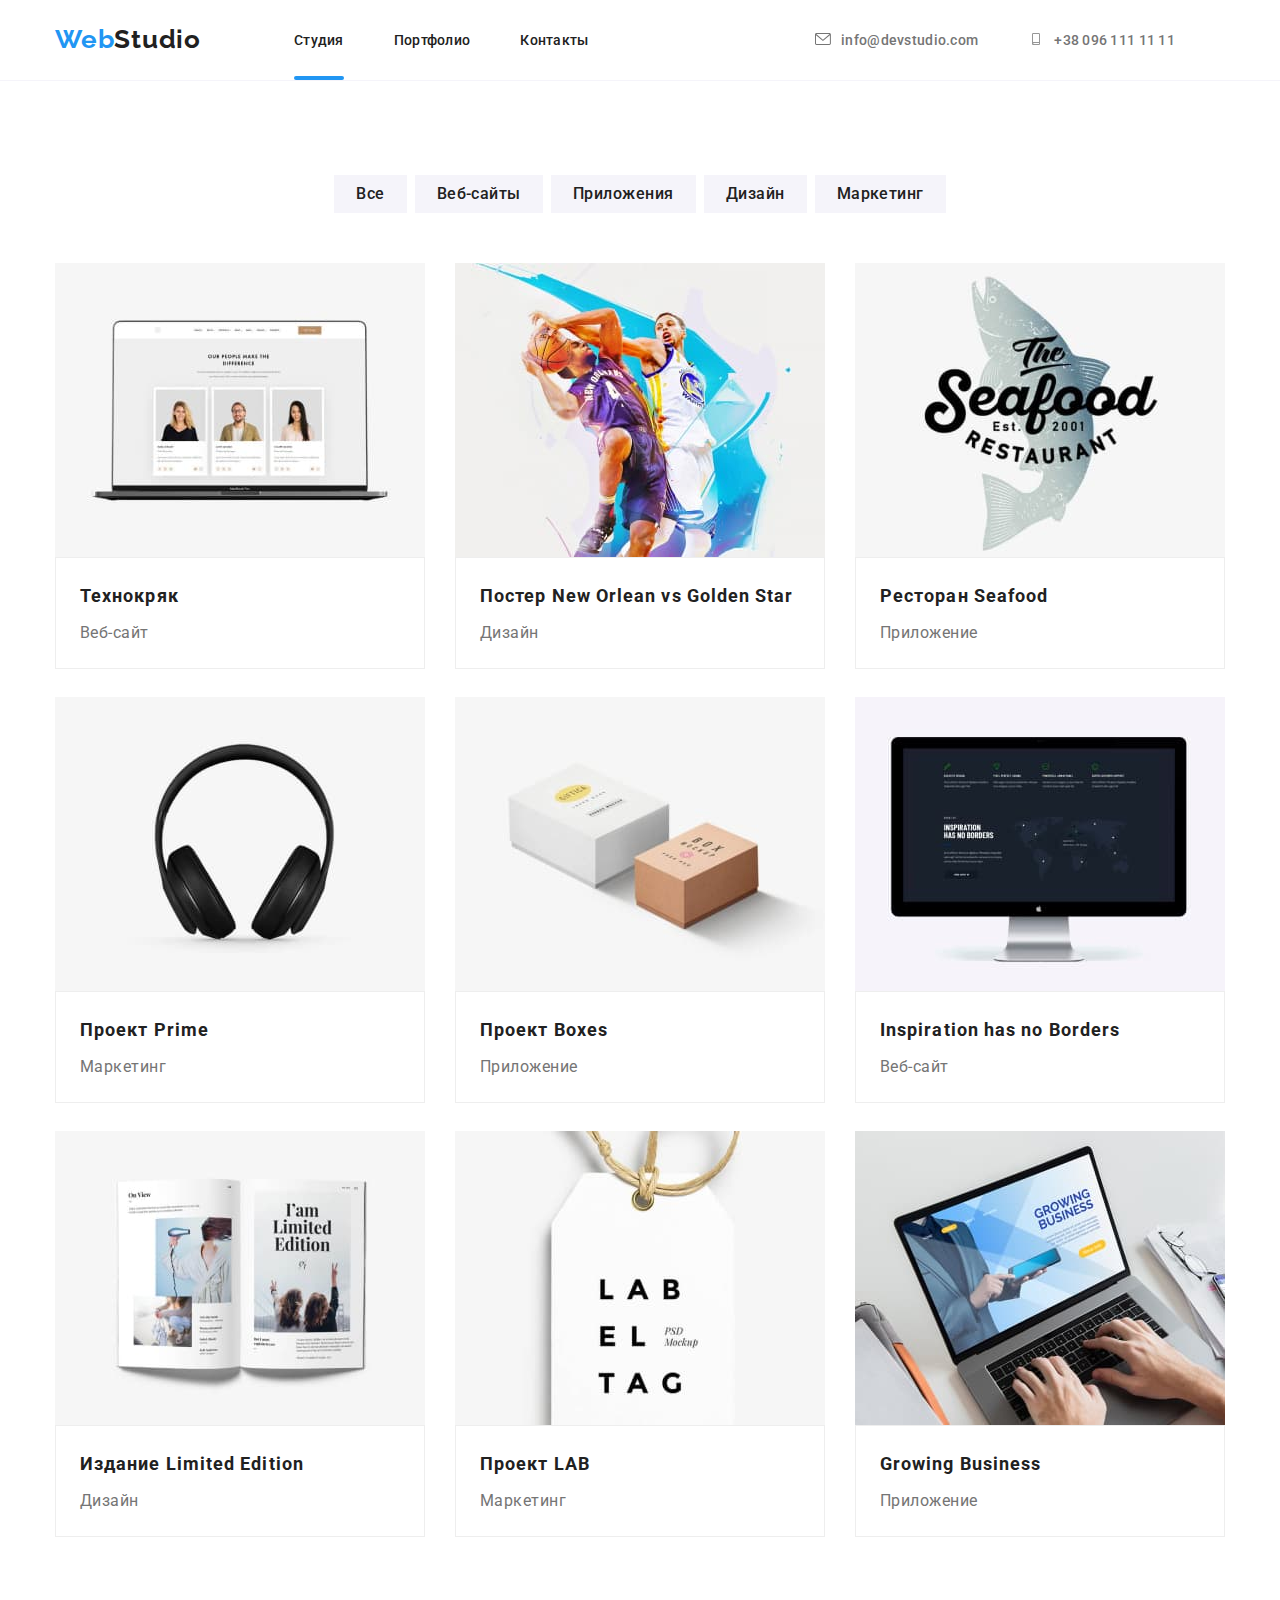
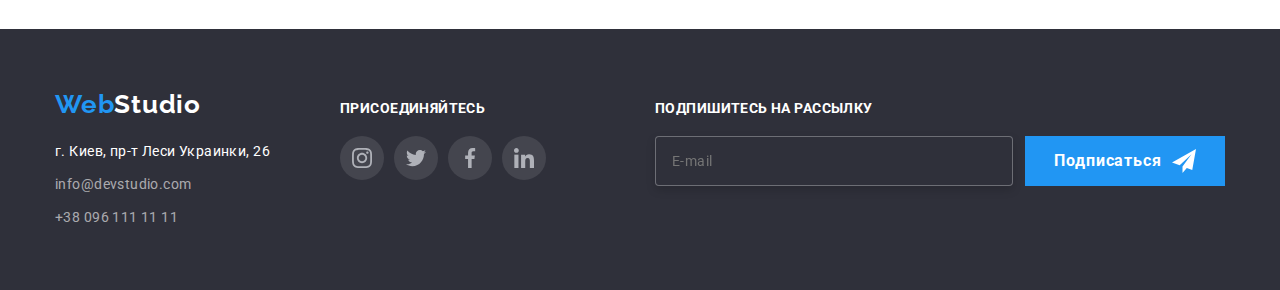
==== portfolio.html @ 08cfd9d9 "rules-done" ====
<!DOCTYPE html>
<html lang="ru">

<head>
    <meta charset="UTF-8">
    <meta http-equiv="X-UA-Compatible" content="IE=edge">
    <meta name="viewport" content="width=device-width, initial-scale=1.0">
    <title>Document</title>
    <link rel="preconnect" href="https://fonts.googleapis.com">
    <link rel="preconnect" href="https://fonts.gstatic.com" crossorigin>
    <link
        href="https://fonts.googleapis.com/css2?family=Raleway:wght@700&family=Roboto:wght@400;500;700;900&display=swap"
        rel="stylesheet">
    <link rel="stylesheet" href="./css/modern-normalize.css">
    <link rel="stylesheet" href="./css/main.css">
    <link rel="stylesheet" href="./css/main.min.css">
</head>

<body>
    <header class="header">
        <div class="header__container container">
        <nav class="header-navigate">
             <a class="header-logo link" lang="en" href=""><span class="header-logo__color">Web</span>Studio</a>
                <ul class="header-navigate__list list">
                    <li class="header-navigate__item"><a class="header-navigate__link link header-link current" href="./index.html">Студия</a></li>
                    <li class="header-navigate__item"><a class="header-navigate__link link header-link " href="./portfolio.html">Портфолио</a></li>
                    <li class="header-navigate__item"><a class="header-navigate__link link header-link " href="">Контакты</a></li>
               </ul>
        </nav>
        <div class="header__contact">
                <ul class="header-contact__list list">
                    <li class="header-contact__item">
                        <a class="link header-contact__link" href="mailto:info@devstudio.com">
                            <svg 
                                class="header-contact__icon" 
                                width="16" 
                                height="12">
                            <use href="./images/icon.svg#icon-envelope"></use>
                        </svg>info@devstudio.com</a>
                    </li>
                   <li class="header-contact__item">
                       <a class="link header-contact__link" href="tel:+380961111111">
                        <svg 
                            class="header-contact__icon" 
                            width="16" 
                            height="12">
                            <use href="./images/icon.svg#icon-smartphone"></use>
                        </svg>+38 096 111 11 11</a>
                   </li>
               </ul>
        </div>
        </div>
    </header>
    <main>
        <section class="section">
            <div class="container">
                <!--works_buttons-->
                <ul class="list button-style">
                    <li class="btn-potfolio"><button type="button" class="button-list">Все</button></li>
                    <li class="btn-potfolio"><button type="button" class="button-list">Веб-сайты</button></li>
                    <li class="btn-potfolio"><button type="button" class="button-list">Приложения</button></li>
                    <li class="btn-potfolio"><button type="button" class="button-list">Дизайн</button></li>
                    <li class="btn-potfolio"><button type="button" class="button-list">Маркетинг</button></li>
                </ul>
                <!--our_works-->
                <ul class="list work-portfolio">
                    <li class="work-portfolio-link">
                        <div class="portfolio-our-works">
                            <a href="" class="link link-portfolio"></a>
                            <div class="portfolio-overlay">
                                <img src="./images/second_list/technocr.jpg" alt="технокряк" width="370" height="294">
                                <p class="overlay-text">Технокряк это современная площадка распространения коронавируса. Компании используют эту платформу для цифрового
                                шпионажа и атак на защищённые сервера конкурентов.</p>
                            </div>
                            <div class="description-works">
                                <h3 class="works-title">Технокряк</h3>
                                <p class="works-item">Веб-сайт</p>
                            </div>
                        </div>
                        </a>
                    </li>
                    <li class="work-portfolio-link">
                        <div class="portfolio-our-works">
                            <a href="" class="link link-portfolio"></a>
                                <div class="portfolio-overlay">
                                    <img src="./images/second_list/design.jpg" alt="постер" width="370" height="294">
                                    <p class="overlay-text">Технокряк это современная площадка распространения коронавируса. Компании используют эту
                                    платформу для цифрового
                                    шпионажа и атак на защищённые сервера конкурентов.</p>
                                </div>
                                <div class="description-works">
                                    <h3 class="works-title">Постер<span lang="en"> New Orlean vs Golden Star</span></h3>
                                     <p class="works-item">Дизайн</p>
                                </div>
                            </a>
                        </div>
                    </li>
                    <li class="work-portfolio-link">
                        <div class="portfolio-our-works">
                            <div class="portfolio-overlay">
                            <a href="" class="link link-portfolio">
                                <img src="./images/second_list/application.jpg" alt="ресторан" width="370" height="294">
                            <p class="overlay-text">Технокряк это современная площадка распространения коронавируса. Компании используют эту
                                платформу для цифрового
                                шпионажа и атак на защищённые сервера конкурентов.</p>
                            </div>
                            <div class="description-works">
                                <h3 class="works-title">Ресторан <span lang="en">Seafood</span></h3>
                                <p class="works-item">Приложение</p>
                            </div>
                            </a>
                        </div>
                    </li>
                    <li class="work-portfolio-link">
                        <div class="portfolio-our-works">
                            <a href="" class="link link-portfolio">
                                <div class="portfolio-overlay">
                                <img src="./images/second_list/marketing.jpg" alt="наушники" width="370" height="294">
                                <p class="overlay-text">Технокряк это современная площадка распространения коронавируса. Компании используют эту
                                    платформу для цифрового
                                    шпионажа и атак на защищённые сервера конкурентов.</p>
                                </div>
                                <div class="description-works">
                                    <h3 class="works-title">Проект <span lang="en">Prime</span></h3>
                                    <p class="works-item">Маркетинг</p>
                                </div>
                            </a>
                        </div>
                    </li>
                    <li class="work-portfolio-link">
                        <div class="portfolio-our-works">
                            <a href="" class="link link-portfolio">
                                <div class="portfolio-overlay">
                                <img src="./images/second_list/appl_block.jpg" alt="блоки" width="370" height="294">
                                <p class="overlay-text">Технокряк это современная площадка распространения коронавируса. Компании используют эту
                                    платформу для цифрового
                                    шпионажа и атак на защищённые сервера конкурентов.</p>
                                </div>
                                <div class="description-works">
                                    <h3 class="works-title">Проект <span lang="en">Boxes</span></h3>
                                    <p class="works-item">Приложение</p>
                                </div>
                            </a>
                        </div>
                    </li>
                    <li class="work-portfolio-link">
                        <div class="portfolio-our-works">
                            <a href="" class="link link-portfolio">
                                <div class="portfolio-overlay">
                                <img src="./images/second_list/web_site.jpg" alt="веб-сайт" width="370" height="294">
                                <p class="overlay-text">Технокряк это современная площадка распространения коронавируса. Компании используют эту
                                    платформу для цифрового
                                    шпионажа и атак на защищённые сервера конкурентов.</p>
                                </div>
                                <div class="description-works">
                                    <h3 class="works-title" lang="en">Inspiration has no Borders</h3>
                                    <p class="works-item">Веб-сайт</p>
                                </div>
                            </a>
                        </div>
                    </li>
                    <li class="work-portfolio-link">
                        <div class="portfolio-our-works">
                            <a href="" class="link link-portfolio">
                                <div class="portfolio-overlay">
                                <img src="./images/second_list/design_book.jpg" alt="книга" width="370" height="294">
                                <p class="overlay-text">Технокряк это современная площадка распространения коронавируса. Компании используют эту
                                    платформу для цифрового
                                    шпионажа и атак на защищённые сервера конкурентов.</p>
                                </div>
                                <div class="description-works">
                                    <h3 class="works-title">Издание <span lang="en">Limited Edition</span></h3>
                                    <p class="works-item">Дизайн</p>
                                </div>
                            </a>
                        </div>
                    </li>
                    <li class="work-portfolio-link">
                        <div class="portfolio-our-works">
                            <a href="" class="link link-portfolio">
                                <div class="portfolio-overlay">
                                <img src="./images/second_list/marketinng_label.jpg" alt="лейбел" width="370"
                                    height="294">
                                <p class="overlay-text">Технокряк это современная площадка распространения коронавируса. Компании используют эту
                                    платформу для цифрового
                                    шпионажа и атак на защищённые сервера конкурентов.</p>
                                </div>
                                <div class="description-works">
                                    <h3 class="works-title">Проект <span lang="en">LAB</span></h3>
                                    <p class="works-item">Маркетинг</p>
                                </div>
                            </a>
                        </div>
                    </li>
                    <li class="work-portfolio-link">
                        <div class="portfolio-our-works">
                            <a href="" class="link link-portfolio">
                                <div class="portfolio-overlay">
                                <img src="./images/second_list/appl_laptop.jpg" alt="ноутбук" width="370" height="294">
                                <p class="overlay-text">Технокряк это современная площадка распространения коронавируса. Компании используют эту
                                    платформу для цифрового
                                    шпионажа и атак на защищённые сервера конкурентов.</p>
                                </div>
                                <div class="description-works">
                                    <h3 class="works-title" lang="en">Growing Business</h3>
                                    <p class="works-item">Приложение</p>
                                </div>
                            </a>
                        </div>
                    </li>
                </ul>
            </div>
        </section>
    </main>
    <footer class="footer">
        <div class="footer_container container">        
                <div class="footer_main">
                    <a class="footer-main_logo link" lang="en" href=""><span class="footer-main_logo-color">Web</span>Studio</a>
                    <address class="adress-footer">
                    <ul class="footer-list list">
                        <li class="footer-list_item">
                            <a class="footer-list_link link" href="https://goo.gl/maps/SByHTxkLmD4HYPQ19">г. Киев, пр-т Леси Украинки, 26</a>
                        </li>
                        <li class="footer-list_item">
                            <a class="footer-list_link link adr" href="mailto:info@devstudio.com">info@devstudio.com</a>
                        </li>
                        <li class="footer-list_item">
                            <a class="footer-list_link link adr" href="tel:+380961111111">+38 096 111 11 11</a>
                        </li>
                    </ul>
                    </address>
                </div>
                <div class="footer_socialnetworks">
                <h3 class="footer-socialnetwork_text">ПРИСОЕДИНЯЙТЕСЬ</h3>
                <ul class="footer-socialnetworks-list list">
                    <li class="socialnetworks-list_footer">
                        <a href="" class="socialnetworks-list_link">
                            <svg 
                                class="socialnetworks-list_icon" 
                                width="20" 
                                height="20">
                                <use href="./images/icon.svg#icon-instagram">
                                </use>
                            </svg>
                        </a>
                    </li>
                    <li class="socialnetworks-list_footer">
                        <a href="" class="socialnetworks-list_link">
                            <svg 
                            class="socialnetworks-list_icon" 
                            width="20" 
                            height="20">
                                <use href="./images/icon.svg#icon-twitter">
                                </use>
                            </svg>
                        </a>
                    </li>
                    <li class="socialnetworks-list_footer">
                        <a href="" class="socialnetworks-list_link">
                            <svg 
                            class="socialnetworks-list_icon" 
                            width="20" 
                            height="20">
                                <use href="./images/icon.svg#icon-facebook">
                                </use>
                            </svg>
                        </a>
                    </li>
                    <li class="socialnetworks-list_footer">
                        <a href="" class="socialnetworks-list_link">
                            <svg 
                            class="socialnetworks-list_icon" 
                            width="20" 
                            height="20">
                                <use href="./images/icon.svg#icon-linkedin">
                                </use>
                            </svg>
                        </a>
                    </li>
                </ul>
                </div>
                <div class="container_form">
                    <p class="container-form_text footer-socialnetwork_text">ПОДПИШИТЕСЬ НА РАССЫЛКУ</p>
                    <form action="#" class="footer-subscribe">
                        <input 
                        type="text"
                        class="footer-subscribe_text"
                        name=""
                        placeholder="E-mail"
                        >
                        <button 
                        type="submit" 
                        class="footer-btn">Подписаться
                        <svg class="footer-subscribe_icon" width="24" height="24">
                            <use href="./images/icon.svg#icon-icon-send">
                            </use>
                        </svg></button>
                    </form>
                </div>
        </div>
    </footer>
</body>

</html>
---- css/main.css ----
p,
h1,
h2,
h3,
h4,
h5,
h6 {
  margin: 0;
}

ul {
  margin: 0;
  padding: 0;
}

img {
  display: block;
  max-width: 100%;
  height: auto;
}

:root {
  --main-text-color: #757575;
  --accent-text-color: #212121;
  --second-text-color: #fff;
  --active-text-color: #2196f3;
  --main-button-color: #2196f3;
  --background-team: #f5f4fa;
  --icon-socialnetwork-color: #afb1b8;
}

body {
  font-family: "roboto", "sans-serif";
}

.container {
  width: 1200px;
  padding-left: 15px;
  padding-right: 15px;
  margin: 0 auto;
}

.list {
  list-style: none;
}

.link {
  text-decoration: none;
  font-style: normal;
}

.section {
  padding-top: 94px;
  padding-bottom: 94px;
}

.header {
  border-bottom: 1px solid var(--background-team);
}

.header-link {
  font-weight: 500;
  font-size: 14px;
  line-height: 1.14;
  letter-spacing: 0.02em;
  color: var(--accent-text-color);
  padding-top: 32px;
  padding-bottom: 32px;
  transition: color 250ms cubic-bezier(0.4, 0, 0.2, 1);
  position: relative;
  margin-right: 50px;
}

.header-link.current::after {
  content: "";
  width: 100%;
  height: 4px;
  left: 0;
  bottom: 0;
  border-radius: 2px;
  position: absolute;
  background-color: var(--main-button-color);
  transition: opacity 250ms cubic-bezier(0.4, 0, 0.2, 1);
}

.header-navigate {
  display: flex;
  align-items: center;
}

.header__container {
  display: flex;
  align-items: center;
}

.header-navigate__list {
  display: flex;
}

.header-navigate__list :hover,
.header-navigate__list :focus {
  color: var(--active-text-color);
}

.header__contact {
  margin-left: auto;
}

.header .header-contact__link {
  font-weight: 500;
  font-size: 14px;
  line-height: 1.14;
  color: var(--main-text-color);
  letter-spacing: 0.02em;
  transition: color 250ms cubic-bezier(0.4, 0, 0.2, 1);
}

.header .header-contact__link:hover, .header .header-contact__link:focus {
  color: var(--active-text-color);
}

.header-contact__link {
  padding-top: 32px;
  padding-bottom: 32px;
  margin-right: 50px;
}

.header-contact__link:hover .header-contact__icon,
.header-contact__link:focus .header-contact__icon {
  fill: var(--active-text-color);
}

.header-contact__icon {
  fill: var(--main-text-color);
  margin-right: 10px;
  transition: color 250ms cubic-bezier(0.4, 0, 0.2, 1);
}

.header-contact__list {
  display: flex;
}

.header-logo {
  font-family: Raleway;
  font-weight: 700;
  font-size: 26px;
  line-height: 1.19;
  letter-spacing: 0.03em;
  color: var(--accent-text-color);
  margin-right: 93px;
  padding-top: 24px;
  padding-bottom: 25px;
}

.header-logo__color {
  color: var(--active-text-color);
}

.hero {
  background-color: #2f303a;
  background-image: linear-gradient(rgba(47, 48, 58, 0.4), rgba(47, 48, 58, 0.4)), url(../images/hero-background.jpg);
  background-repeat: no-repeat;
  background-position: center;
  background-size: cover;
  font-weight: 900;
  font-size: 44px;
  line-height: 1.36;
  letter-spacing: 0.06em;
  color: var(--second-text-color);
  padding-top: 200px;
  padding-bottom: 200px;
  text-align: center;
}

.hero__container {
  flex-grow: 1;
}

.hero__text {
  font-family: Roboto;
  font-weight: 900;
  font-size: 44px;
  line-height: 1.36;
  margin-bottom: 30px;
  width: 696px;
  margin-left: auto;
  margin-right: auto;
}

.button {
  font-family: inherit;
  font-weight: 700;
  font-size: 16px;
  line-height: 1.87;
  letter-spacing: 0.06em;
  color: var(--accent-text-color);
}

.hero__btn {
  padding: 10px 32px 10px 32px;
  min-width: 200px;
  min-height: 50px;
  color: var(--background-team);
  background-color: var(--active-text-color);
  box-shadow: 0px 3px 1px rgba(0, 0, 0, 0.1), 0px 1px 2px rgba(0, 0, 0, 0.08), 0px 2px 2px rgba(0, 0, 0, 0.12);
  border-radius: 4px;
  transition: color 250ms cubic-bezier(0.4, 0, 0.2, 1);
}

.hero__btn:focus, .hero__btn:hover {
  color: var(--second-text-color);
  background: var(--main-button-color);
  box-shadow: 0px 3px 1px rgba(0, 0, 0, 0.1), 0px 1px 2px rgba(0, 0, 0, 0.08), 0px 2px 2px rgba(0, 0, 0, 0.12);
  border-radius: 4px;
}

.rules-list__item {
  width: 270px;
}

.rules-list__item:not(:last-child) {
  margin-right: 30px;
}

.rules-list__icon {
  width: 100%;
  height: 100%;
  background-color: var(--background-team);
  display: flex;
  align-items: center;
  justify-content: center;
  width: 270px;
  height: 120px;
}

.rules-list {
  display: flex;
}

.rules-list__title {
  font-weight: 700;
  font-size: 14px;
  line-height: 1.14;
  letter-spacing: 0.03em;
  color: var(--accent-text-color);
  padding-top: 30px;
  padding-bottom: 10px;
}

.rules-list__text {
  font-size: 14px;
  line-height: 1.71;
  letter-spacing: 0.03em;
  color: var(--main-text-color);
}

.work-list_item {
  position: relative;
  margin-right: 30px;
}

.work-list_text {
  position: absolute;
  bottom: 0;
  left: 0;
  font-weight: 700;
  font-size: 14px;
  line-height: 16px;
  text-align: center;
  letter-spacing: 0.03em;
  text-transform: uppercase;
  color: var(--second-text-color);
  background-color: rgba(47, 48, 58, 0.8);
  width: 370px;
  height: 70px;
  display: flex;
  align-items: center;
  justify-content: center;
}

.paragraph {
  font-weight: 700;
  font-size: 36px;
  line-height: 1.16;
  letter-spacing: 0.03em;
  color: var(--accent-text-color);
  margin-bottom: 50px;
}

.work {
  padding-top: 0px;
}

.work_title {
  text-align: center;
}

.work-list {
  display: flex;
  text-align: center;
  margin-right: -30px;
}

.button-style {
  display: flex;
  justify-content: center;
  margin-bottom: 50px;
  border-radius: 4px;
  cursor: pointer;
}

.button-list {
  font-family: inherit;
  font-weight: 500;
  font-size: 16px;
  line-height: 1.62;
  letter-spacing: 0.03em;
  cursor: pointer;
  padding: 6px 22px;
  border: 0;
  color: var(--accent-text-color);
  background-color: var(--background-team);
  transition: box-shadow 250ms cubic-bezier(0.4, 0, 0.2, 1);
}

.button-list:focus, .button-list:hover {
  color: var(--second-text-color);
  background-color: var(--main-button-color);
  box-shadow: 0px 3px 1px rgba(0, 0, 0, 0.1), 0px 1px 2px rgba(0, 0, 0, 0.08), 0px 2px 2px rgba(0, 0, 0, 0.12);
  border-radius: 4px;
  transition: background-color 250ms cubic-bezier(0.4, 0, 0.2, 1);
}

.btn-potfolio:not(:last-child) {
  padding-right: 8px;
}

.portfolio-our-works {
  width: 370px;
  height: 404px;
}

.portfolio-our-works:hover, .portfolio-our-works:focus {
  border: 1px solid #eeeeee;
  box-sizing: border-box;
  box-shadow: 0px 1px 1px rgba(0, 0, 0, 0.12), 0px 4px 4px rgba(0, 0, 0, 0.06), 1px 4px 6px rgba(0, 0, 0, 0.16);
  opacity: 1;
}

.portfolio-overlay {
  position: relative;
  overflow: hidden;
}

.portfolio-overlay:hover .overlay-text {
  transform: translateY(0);
}

.portfolio-overlay:hover::before, .portfolio-overlay:focus::before {
  opacity: 1;
}

.overlay-text {
  position: absolute;
  top: 0;
  left: 0;
  background-color: rgba(33, 150, 243, 0.9);
  padding: 40px;
  height: 100%;
  color: #ffffff;
  font-size: 18px;
  line-height: 28px;
  letter-spacing: 0.03em;
  transform: translateY(100%);
  transition: transform 250ms cubic-bezier(0.4, 0, 0.2, 1);
}

.link-portfolio {
  display: block;
  transition: border, box-shadow 250ms cubic-bezier(0.4, 0, 0.2, 1);
}

.work-portfolio {
  display: flex;
  flex-wrap: wrap;
  margin-left: -30px;
  margin-top: -30px;
}

.work-portfolio-link {
  margin-left: 30px;
  margin-top: 30px;
  display: block;
}

.description-works {
  padding: 20px 24px;
  background: #ffffff;
  border: 1px solid #eeeeee;
  box-sizing: border-box;
}

.works-title {
  font-weight: 700;
  font-size: 18px;
  line-height: 2;
  letter-spacing: 0.06em;
  color: var(--accent-text-color);
}

.works-item {
  font-weight: 400;
  font-size: 16px;
  line-height: 1.87;
  letter-spacing: 0.03em;
  color: var(--main-text-color);
  padding-top: 4px;
}

.team-list {
  display: flex;
}

.container-member {
  display: flex;
  justify-content: space-between;
}

.team {
  background-color: var(--background-team);
  display: flex;
}

.team-list_title {
  font-weight: 500;
  font-size: 16px;
  line-height: 1.18;
  letter-spacing: 0.03em;
  color: var(--accent-text-color);
  margin-top: 30px;
}

.team-list_member {
  background: var(--second-text-color);
  box-shadow: 0px 1px 3px rgba(0, 0, 0, 0.12), 0px 1px 1px rgba(0, 0, 0, 0.14), 0px 2px 1px rgba(0, 0, 0, 0.2);
  border-radius: 0px 0px 4px 4px;
  text-align: center;
}

.team-list_member:not(:last-child) {
  margin-right: 30px;
}

.team-list_text {
  font-style: regular;
  font-size: 16px;
  line-height: 1.71;
  letter-spacing: 0.03em;
  color: var(--main-text-color);
  margin-top: 10px;
}

.team-description {
  margin: 30px 32px;
}

.team_socialnetworks-list {
  display: flex;
  justify-content: center;
  margin-top: 16px;
  margin-bottom: 30px;
}

.socialnetworks-list_item {
  width: 44px;
  height: 44px;
  border-radius: 50%;
}

.socialnetworks-list_item:not(:last-child) {
  margin-right: 10px;
}

.socialnetworks-list_link {
  width: 100%;
  height: 100%;
  border-radius: 50%;
  background-color: var(--second-text-color);
  display: flex;
  align-items: center;
  justify-content: center;
  transition: background-color, 250ms cubic-bezier(0.4, 0, 0.2, 1);
}

.socialnetworks-list_link:hover, .socialnetworks-list_link:focus {
  background-color: var(--active-text-color);
}

.socialnetworks-list_icon {
  transition: fill, 250ms cubic-bezier(0.4, 0, 0.2, 1);
  fill: #AFB1B8;
}

.socialnetworks-list_link:hover .socialnetworks-list_icon,
.socialnetworks-list_link:focus .socialnetworks-list_icon {
  fill: var(--second-text-color);
}

.team_title {
  text-align: center;
}

.custumers_text {
  width: 391px;
  height: 42px;
  left: 606px;
  top: 2401px;
  font-weight: 700;
  font-size: 36px;
  line-height: 42px;
  text-align: center;
  letter-spacing: 0.03em;
  margin-left: auto;
  margin-right: auto;
  padding-bottom: 50px;
  display: flex;
}

.custumers-list {
  display: flex;
  margin-top: 50px;
}

.custumers-list_item {
  width: 170px;
  height: 92px;
}

.custumers-list_item:not(:last-child) {
  margin-right: 30px;
}

.custumers-list_link {
  width: 100%;
  height: 100%;
  background-color: var(--second-text-color);
  border: 1px solid var(--icon-socialnetwork-color);
  border-radius: 4px;
  display: flex;
  align-items: center;
  justify-content: center;
  transition: border 250ms cubic-bezier(0.4, 0, 0.2, 1);
}

.custumers-list_link:focus, .custumers-list_link:hover {
  border: 1px solid var(--main-button-color);
  fill: var(--main-button-color);
}

.custumers-list_icon {
  fill: var(--icon-socialnetwork-color);
  transition: fill, 250ms cubic-bezier(0.4, 0, 0.2, 1);
}

.custumers-list_link:hover .custumers-list_icon,
.custumers-list_link:focus .custumers-list_icon {
  fill: var(--main-button-color);
}

.footer {
  background-color: #2f303a;
  padding: 60px 0;
  display: block;
}

.footer_container {
  display: flex;
  align-items: baseline;
}

.footer-socialnetworks-list {
  display: flex;
  margin-top: 20px;
}

.footer_socialnetworks {
  width: 206px;
  height: 80px;
  margin-right: auto;
  margin-left: 70px;
}

.socialnetworks-list_link {
  width: 100%;
  height: 100%;
  border-radius: 50%;
  background: rgba(255, 255, 255, 0.1);
  display: flex;
  align-items: center;
  justify-content: center;
  transition: background-color, 250ms cubic-bezier(0.4, 0, 0.2, 1);
}

.socialnetworks-list_link:hover, .socialnetworks-list_link:focus {
  background: var(--main-button-color);
}

.socialnetworks-list_icon-footer {
  fill: var(--background-team);
}

.footer-socialnetwork_text {
  width: 219px;
  height: 16px;
  font-weight: 700;
  font-size: 14px;
  line-height: 16px;
  letter-spacing: 0.03em;
  color: var(--second-text-color);
  text-align: left;
}

.footer-main_logo {
  font-family: Raleway;
  font-weight: 700;
  font-size: 26px;
  line-height: 1.19;
  letter-spacing: 0.03em;
  color: var(--second-text-color);
}

.adress-footer {
  margin-top: 20px;
}

.footer-main_logo-color {
  color: var(--active-text-color);
}

.footer-list_link {
  font-weight: normal;
  font-size: 14px;
  line-height: 1.71;
  letter-spacing: 0.03em;
  color: var(--second-text-color);
  transition: color 250ms cubic-bezier(0.4, 0, 0.2, 1);
}

.footer-list_item:not(:last-child) {
  margin-bottom: 9px;
}

.adr {
  color: rgba(255, 255, 255, 0.6);
}

.footer-list :hover,
.footer-list :focus {
  color: var(--active-text-color);
}

.footer-subscribe_text {
  width: 358px;
  height: 50px;
  border: 1px solid rgba(255, 255, 255, 0.3);
  box-sizing: border-box;
  filter: drop-shadow(0px 4px 4px rgba(0, 0, 0, 0.15));
  border-radius: 4px;
  padding-left: 16px;
  background-color: #2f303a;
  font-size: 14px;
  line-height: 16px;
  letter-spacing: 0.03em;
  transition: border 250ms cubic-bezier(0.4, 0, 0.2, 1);
  color: white;
}

.footer-subscribe_text:focus {
  border-color: var(--second-text-color);
}

.footer-subscribe_text:focus::placeholder {
  color: white;
}

.footer-subscribe {
  display: flex;
  align-items: center;
  justify-content: center;
  margin-top: 20px;
}

.footer-subscribe::placeholder {
  font-size: 16px;
  line-height: 1.25;
}

.footer-btn {
  width: 200px;
  height: 50px;
  font-weight: 700;
  font-size: 16px;
  line-height: 30px;
  letter-spacing: 0.06em;
  border: 0;
  background: #2196f3;
  color: white;
  transition: background-color 250ms cubic-bezier(0.4, 0, 0.2, 1);
  margin-left: 12px;
  display: flex;
  align-items: center;
  justify-content: center;
}

.footer-btn:focus, .footer-btn:hover {
  background-color: #188ce8;
}

.footer-subscribe_icon {
  width: 24px;
  height: 24px;
  fill: var(--second-text-color);
  margin-left: 10px;
}

.socialnetworks-list_footer {
  width: 44px;
  height: 44px;
  border-radius: 50%;
}

.socialnetworks-list_footer:not(:last-child) {
  margin-right: 10px;
}

.backdrop {
  width: 100%;
  height: 100%;
  background-color: rgba(0, 0, 0, 0.2);
  position: fixed;
  top: 0;
  transition: opacity 1000ms, visibility 1000ms;
}

.backdrop.is-hidden .modal {
  transform: scale(1.7) rotate(90deg);
  transition: transform 500ms;
}

.modal {
  position: absolute;
  top: 50%;
  left: 50%;
  width: 528px;
  min-height: 581px;
  background-color: #fff;
  border-radius: 4px;
  box-shadow: 0px 1px 3px rgba(0, 0, 0, 0.12), 0px 1px 1px rgba(0, 0, 0, 0.14), 0px 2px 1px rgba(0, 0, 0, 0.2);
  border-radius: 4px;
  transform: translate(-50%, -50%) scale(1) rotate(0);
  transition: transform 500ms;
  padding: 40px;
}

.modal_close-btn {
  width: 30px;
  height: 30px;
  background-color: #fff;
  border: 1px solid rgba(0, 0, 0, 0.1);
  box-sizing: border-box;
  border-radius: 50%;
  position: absolute;
  right: 8px;
  top: 8px;
}

.modal_close-icon {
  fill: black;
  transition: fill 250ms cubic-bezier(0.4, 0, 0.2, 1);
}

.modal_close-icon:focus, .modal_close-icon:hover {
  fill: var(--active-text-color);
}

.is-hidden {
  visibility: hidden;
  opacity: 0;
  pointer-events: none;
}

.modal-form_title {
  width: 100%;
  height: 23px;
  font-size: 20px;
  font-weight: 700;
  line-height: 23px;
  text-align: center;
  letter-spacing: 0.03em;
  color: var(--accent-text-color);
  margin-bottom: 12px;
}

.modal-form_label {
  font-size: 12px;
  line-height: 14px;
  letter-spacing: 0.01em;
  color: #757575;
  padding-bottom: 4px;
}

.modal-form-input {
  width: 100%;
  height: 40px;
  border: 1px solid rgba(33, 33, 33, 0.2);
  box-sizing: border-box;
  border-radius: 4px;
  padding-left: 42px;
  padding-right: 42px;
  color: var(--accent-text-color);
  outline: none;
  transition: border 250ms cubic-bezier(0.4, 0, 0.2, 1);
}

.modal-form-input:focus {
  border: 1px solid #2196f3;
  border-radius: 4px;
  cursor: pointer;
}

.modal-form-input:focus + .input-icon {
  fill: var(--active-text-color);
}

.input-icon {
  width: 18px;
  height: 18px;
  left: 15px;
  top: 14px;
  bottom: 14px;
  position: absolute;
  top: 50%;
  transform: translateY(-50%);
  fill: var(--accent-text-color);
  transition: fill 250ms cubic-bezier(0.4, 0, 0.2, 1);
}

.modal-form_textarea {
  width: 100%;
  height: 120px;
  border: 1px solid rgba(33, 33, 33, 0.2);
  box-sizing: border-box;
  border-radius: 4px;
  padding: 12px 16px;
  resize: none;
  outline: none;
  transition: border 250ms cubic-bezier(0.4, 0, 0.2, 1);
}

.modal-form_textarea:focus {
  border: 1px solid #2196f3;
  border-radius: 4px;
  cursor: pointer;
}

.modal-form_textarea::placeholder {
  font-size: 12px;
  line-height: 14px;
  letter-spacing: 0.01em;
  color: rgba(117, 117, 117, 0.5);
}

.modal-field-checkbox {
  margin-top: 20px;
  margin-bottom: 30px;
  display: flex;
  align-items: center;
  justify-content: center;
}

.modal-form_check-text {
  font-weight: 400;
  font-size: 14px;
  line-height: 24px;
  letter-spacing: 0.03em;
  color: #757575;
  display: flex;
  align-items: center;
  transition: background-color 250ms cubic-bezier(0.4, 0, 0.2, 1);
}

.modal-form_link {
  color: var(--active-text-color);
  display: flex;
  align-items: center;
  justify-content: center;
}

.modal-form_check-item {
  width: 16px;
  height: 15px;
  border: 2px solid #212121;
  border-radius: 2px;
  margin-right: 9px;
  display: flex;
  align-items: center;
  justify-content: center;
}

.modal-form_checkbox:checked + .modal-form_check-text .modal-form_check-item {
  background-color: #188ce8;
  border: none;
}

.fieldset-agree {
  margin-top: 20px;
  margin-bottom: 30px;
  border: none;
}

.modal-form_input-wrap {
  position: relative;
  margin-bottom: 10px;
}

.modal-button {
  width: 200px;
  height: 50px;
  left: 700px;
  top: 712px;
  background: #2196f3;
  box-shadow: 0px 4px 4px rgba(0, 0, 0, 0.15);
  border: 0;
  color: var(--second-text-color);
  display: block;
  margin: 0 auto;
  transition: background-color 250ms cubic-bezier(0.4, 0, 0.2, 1);
  letter-spacing: 0.06em;
  font-size: 16px;
  line-height: 30px;
  font-weight: 700;
}

.modal-button:focus, .modal-button:hover {
  background-color: #188ce8;
}

.modal-form_check-icon {
  position: absolute;
  width: 11px;
  height: 8px;
  fill: var(--second-text-color);
  transition: fill 250ms cubic-bezier(0.4, 0, 0.2, 1);
}

.visually-hidden {
  position: absolute;
  width: 1px;
  height: 1px;
  margin: -1px;
  padding: 0;
  overflow: hidden;
  border: 0;
  clip: rect(0 0 0 0);
}
/*# sourceMappingURL=main.css.map */
---- css/main.min.css ----
p,h1,h2,h3,h4,h5,h6{margin:0}ul{margin:0;padding:0}img{display:block;max-width:100%;height:auto}:root{--main-text-color: #757575;--accent-text-color: #212121;--second-text-color: #fff;--active-text-color: #2196f3;--main-button-color: #2196f3;--background-team: #f5f4fa;--icon-socialnetwork-color: #afb1b8}body{font-family:"roboto", "sans-serif"}.container{width:1200px;padding-left:15px;padding-right:15px;margin:0 auto}.list{list-style:none}.link{text-decoration:none;font-style:normal}.section{padding-top:94px;padding-bottom:94px}.header{border-bottom:1px solid var(--background-team)}.header-link{font-weight:500;font-size:14px;line-height:1.14;letter-spacing:0.02em;color:var(--accent-text-color);padding-top:32px;padding-bottom:32px;transition:color 250ms cubic-bezier(0.4, 0, 0.2, 1);position:relative;margin-right:50px}.header-link.current::after{content:"";width:100%;height:4px;left:0;bottom:0;border-radius:2px;position:absolute;background-color:var(--main-button-color);transition:opacity 250ms cubic-bezier(0.4, 0, 0.2, 1)}.header-navigate{display:flex;align-items:center}.header__container{display:flex;align-items:center}.header-navigate__list{display:flex}.header-navigate__list :hover,.header-navigate__list :focus{color:var(--active-text-color)}.header__contact{margin-left:auto}.header .header-contact__link{font-weight:500;font-size:14px;line-height:1.14;color:var(--main-text-color);letter-spacing:0.02em;transition:color 250ms cubic-bezier(0.4, 0, 0.2, 1)}.header .header-contact__link:hover,.header .header-contact__link:focus{color:var(--active-text-color)}.header-contact__link{padding-top:32px;padding-bottom:32px;margin-right:50px}.header-contact__link:hover .header-contact__icon,.header-contact__link:focus .header-contact__icon{fill:var(--active-text-color)}.header-contact__icon{fill:var(--main-text-color);margin-right:10px;transition:color 250ms cubic-bezier(0.4, 0, 0.2, 1)}.header-contact__list{display:flex}.header-logo{font-family:Raleway;font-weight:700;font-size:26px;line-height:1.19;letter-spacing:0.03em;color:var(--accent-text-color);margin-right:93px;padding-top:24px;padding-bottom:25px}.header-logo__color{color:var(--active-text-color)}.hero{background-color:#2f303a;background-image:linear-gradient(rgba(47,48,58,0.4), rgba(47,48,58,0.4)),url(../images/hero-background.jpg);background-repeat:no-repeat;background-position:center;background-size:cover;font-weight:900;font-size:44px;line-height:1.36;letter-spacing:0.06em;color:var(--second-text-color);padding-top:200px;padding-bottom:200px;text-align:center}.hero__container{flex-grow:1}.hero__text{font-family:Roboto;font-weight:900;font-size:44px;line-height:1.36;margin-bottom:30px;width:696px;margin-left:auto;margin-right:auto}.button{font-family:inherit;font-weight:700;font-size:16px;line-height:1.87;letter-spacing:0.06em;color:var(--accent-text-color)}.hero__btn{padding:10px 32px 10px 32px;min-width:200px;min-height:50px;color:var(--background-team);background-color:var(--active-text-color);box-shadow:0px 3px 1px rgba(0,0,0,0.1),0px 1px 2px rgba(0,0,0,0.08),0px 2px 2px rgba(0,0,0,0.12);border-radius:4px;transition:color 250ms cubic-bezier(0.4, 0, 0.2, 1)}.hero__btn:focus,.hero__btn:hover{color:var(--second-text-color);background:var(--main-button-color);box-shadow:0px 3px 1px rgba(0,0,0,0.1),0px 1px 2px rgba(0,0,0,0.08),0px 2px 2px rgba(0,0,0,0.12);border-radius:4px}.rules-list__item{width:270px}.rules-list__item:not(:last-child){margin-right:30px}.rules-list__icon{width:100%;height:100%;background-color:var(--background-team);display:flex;align-items:center;justify-content:center;width:270px;height:120px}.rules-list{display:flex}.rules-list__title{font-weight:700;font-size:14px;line-height:1.14;letter-spacing:0.03em;color:var(--accent-text-color);padding-top:30px;padding-bottom:10px}.rules-list__text{font-size:14px;line-height:1.71;letter-spacing:0.03em;color:var(--main-text-color)}.work-list_item{position:relative;margin-right:30px}.work-list_text{position:absolute;bottom:0;left:0;font-weight:700;font-size:14px;line-height:16px;text-align:center;letter-spacing:0.03em;text-transform:uppercase;color:var(--second-text-color);background-color:rgba(47,48,58,0.8);width:370px;height:70px;display:flex;align-items:center;justify-content:center}.paragraph{font-weight:700;font-size:36px;line-height:1.16;letter-spacing:0.03em;color:var(--accent-text-color);margin-bottom:50px}.work{padding-top:0px}.work_title{text-align:center}.work-list{display:flex;text-align:center;margin-right:-30px}.button-style{display:flex;justify-content:center;margin-bottom:50px;border-radius:4px;cursor:pointer}.button-list{font-family:inherit;font-weight:500;font-size:16px;line-height:1.62;letter-spacing:0.03em;cursor:pointer;padding:6px 22px;border:0;color:var(--accent-text-color);background-color:var(--background-team);transition:box-shadow 250ms cubic-bezier(0.4, 0, 0.2, 1)}.button-list:focus,.button-list:hover{color:var(--second-text-color);background-color:var(--main-button-color);box-shadow:0px 3px 1px rgba(0,0,0,0.1),0px 1px 2px rgba(0,0,0,0.08),0px 2px 2px rgba(0,0,0,0.12);border-radius:4px;transition:background-color 250ms cubic-bezier(0.4, 0, 0.2, 1)}.btn-potfolio:not(:last-child){padding-right:8px}.portfolio-our-works{width:370px;height:404px}.portfolio-our-works:hover,.portfolio-our-works:focus{border:1px solid #eeeeee;box-sizing:border-box;box-shadow:0px 1px 1px rgba(0,0,0,0.12),0px 4px 4px rgba(0,0,0,0.06),1px 4px 6px rgba(0,0,0,0.16);opacity:1}.portfolio-overlay{position:relative;overflow:hidden}.portfolio-overlay:hover .overlay-text{transform:translateY(0)}.portfolio-overlay:hover::before,.portfolio-overlay:focus::before{opacity:1}.overlay-text{position:absolute;top:0;left:0;background-color:rgba(33,150,243,0.9);padding:40px;height:100%;color:#ffffff;font-size:18px;line-height:28px;letter-spacing:0.03em;transform:translateY(100%);transition:transform 250ms cubic-bezier(0.4, 0, 0.2, 1)}.link-portfolio{display:block;transition:border,box-shadow 250ms cubic-bezier(0.4, 0, 0.2, 1)}.work-portfolio{display:flex;flex-wrap:wrap;margin-left:-30px;margin-top:-30px}.work-portfolio-link{margin-left:30px;margin-top:30px;display:block}.description-works{padding:20px 24px;background:#ffffff;border:1px solid #eeeeee;box-sizing:border-box}.works-title{font-weight:700;font-size:18px;line-height:2;letter-spacing:0.06em;color:var(--accent-text-color)}.works-item{font-weight:400;font-size:16px;line-height:1.87;letter-spacing:0.03em;color:var(--main-text-color);padding-top:4px}.team-list{display:flex}.container-member{display:flex;justify-content:space-between}.team{background-color:var(--background-team);display:flex}.team-list_title{font-weight:500;font-size:16px;line-height:1.18;letter-spacing:0.03em;color:var(--accent-text-color);margin-top:30px}.team-list_member{background:var(--second-text-color);box-shadow:0px 1px 3px rgba(0,0,0,0.12),0px 1px 1px rgba(0,0,0,0.14),0px 2px 1px rgba(0,0,0,0.2);border-radius:0px 0px 4px 4px;text-align:center}.team-list_member:not(:last-child){margin-right:30px}.team-list_text{font-style:regular;font-size:16px;line-height:1.71;letter-spacing:0.03em;color:var(--main-text-color);margin-top:10px}.team-description{margin:30px 32px}.team_socialnetworks-list{display:flex;justify-content:center;margin-top:16px;margin-bottom:30px}.socialnetworks-list_item{width:44px;height:44px;border-radius:50%}.socialnetworks-list_item:not(:last-child){margin-right:10px}.socialnetworks-list_link{width:100%;height:100%;border-radius:50%;background-color:var(--second-text-color);display:flex;align-items:center;justify-content:center;transition:background-color,250ms cubic-bezier(0.4, 0, 0.2, 1)}.socialnetworks-list_link:hover,.socialnetworks-list_link:focus{background-color:var(--active-text-color)}.socialnetworks-list_icon{transition:fill,250ms cubic-bezier(0.4, 0, 0.2, 1);fill:#AFB1B8}.socialnetworks-list_link:hover .socialnetworks-list_icon,.socialnetworks-list_link:focus .socialnetworks-list_icon{fill:var(--second-text-color)}.team_title{text-align:center}.custumers_text{width:391px;height:42px;left:606px;top:2401px;font-weight:700;font-size:36px;line-height:42px;text-align:center;letter-spacing:0.03em;margin-left:auto;margin-right:auto;padding-bottom:50px;display:flex}.custumers-list{display:flex;margin-top:50px}.custumers-list_item{width:170px;height:92px}.custumers-list_item:not(:last-child){margin-right:30px}.custumers-list_link{width:100%;height:100%;background-color:var(--second-text-color);border:1px solid var(--icon-socialnetwork-color);border-radius:4px;display:flex;align-items:center;justify-content:center;transition:border 250ms cubic-bezier(0.4, 0, 0.2, 1)}.custumers-list_link:focus,.custumers-list_link:hover{border:1px solid var(--main-button-color);fill:var(--main-button-color)}.custumers-list_icon{fill:var(--icon-socialnetwork-color);transition:fill,250ms cubic-bezier(0.4, 0, 0.2, 1)}.custumers-list_link:hover .custumers-list_icon,.custumers-list_link:focus .custumers-list_icon{fill:var(--main-button-color)}.footer{background-color:#2f303a;padding:60px 0;display:block}.footer_container{display:flex;align-items:baseline}.footer-socialnetworks-list{display:flex;margin-top:20px}.footer_socialnetworks{width:206px;height:80px;margin-right:auto;margin-left:70px}.socialnetworks-list_link{width:100%;height:100%;border-radius:50%;background:rgba(255,255,255,0.1);display:flex;align-items:center;justify-content:center;transition:background-color,250ms cubic-bezier(0.4, 0, 0.2, 1)}.socialnetworks-list_link:hover,.socialnetworks-list_link:focus{background:var(--main-button-color)}.socialnetworks-list_icon-footer{fill:var(--background-team)}.footer-socialnetwork_text{width:219px;height:16px;font-weight:700;font-size:14px;line-height:16px;letter-spacing:0.03em;color:var(--second-text-color);text-align:left}.footer-main_logo{font-family:Raleway;font-weight:700;font-size:26px;line-height:1.19;letter-spacing:0.03em;color:var(--second-text-color)}.adress-footer{margin-top:20px}.footer-main_logo-color{color:var(--active-text-color)}.footer-list_link{font-weight:normal;font-size:14px;line-height:1.71;letter-spacing:0.03em;color:var(--second-text-color);transition:color 250ms cubic-bezier(0.4, 0, 0.2, 1)}.footer-list_item:not(:last-child){margin-bottom:9px}.adr{color:rgba(255,255,255,0.6)}.footer-list :hover,.footer-list :focus{color:var(--active-text-color)}.footer-subscribe_text{width:358px;height:50px;border:1px solid rgba(255,255,255,0.3);box-sizing:border-box;filter:drop-shadow(0px 4px 4px rgba(0,0,0,0.15));border-radius:4px;padding-left:16px;background-color:#2f303a;font-size:14px;line-height:16px;letter-spacing:0.03em;transition:border 250ms cubic-bezier(0.4, 0, 0.2, 1);color:white}.footer-subscribe_text:focus{border-color:var(--second-text-color)}.footer-subscribe_text:focus::placeholder{color:white}.footer-subscribe{display:flex;align-items:center;justify-content:center;margin-top:20px}.footer-subscribe::placeholder{font-size:16px;line-height:1.25}.footer-btn{width:200px;height:50px;font-weight:700;font-size:16px;line-height:30px;letter-spacing:0.06em;border:0;background:#2196f3;color:white;transition:background-color 250ms cubic-bezier(0.4, 0, 0.2, 1);margin-left:12px;display:flex;align-items:center;justify-content:center}.footer-btn:focus,.footer-btn:hover{background-color:#188ce8}.footer-subscribe_icon{width:24px;height:24px;fill:var(--second-text-color);margin-left:10px}.socialnetworks-list_footer{width:44px;height:44px;border-radius:50%}.socialnetworks-list_footer:not(:last-child){margin-right:10px}.backdrop{width:100%;height:100%;background-color:rgba(0,0,0,0.2);position:fixed;top:0;transition:opacity 1000ms, visibility 1000ms}.backdrop.is-hidden .modal{transform:scale(1.7) rotate(90deg);transition:transform 500ms}.modal{position:absolute;top:50%;left:50%;width:528px;min-height:581px;background-color:#fff;border-radius:4px;box-shadow:0px 1px 3px rgba(0,0,0,0.12),0px 1px 1px rgba(0,0,0,0.14),0px 2px 1px rgba(0,0,0,0.2);border-radius:4px;transform:translate(-50%, -50%) scale(1) rotate(0);transition:transform 500ms;padding:40px}.modal_close-btn{width:30px;height:30px;background-color:#fff;border:1px solid rgba(0,0,0,0.1);box-sizing:border-box;border-radius:50%;position:absolute;right:8px;top:8px}.modal_close-icon{fill:#000;transition:fill 250ms cubic-bezier(0.4, 0, 0.2, 1)}.modal_close-icon:focus,.modal_close-icon:hover{fill:var(--active-text-color)}.is-hidden{visibility:hidden;opacity:0;pointer-events:none}.modal-form_title{width:100%;height:23px;font-size:20px;font-weight:700;line-height:23px;text-align:center;letter-spacing:0.03em;color:var(--accent-text-color);margin-bottom:12px}.modal-form_label{font-size:12px;line-height:14px;letter-spacing:0.01em;color:#757575;padding-bottom:4px}.modal-form-input{width:100%;height:40px;border:1px solid rgba(33,33,33,0.2);box-sizing:border-box;border-radius:4px;padding-left:42px;padding-right:42px;color:var(--accent-text-color);outline:none;transition:border 250ms cubic-bezier(0.4, 0, 0.2, 1)}.modal-form-input:focus{border:1px solid #2196f3;border-radius:4px;cursor:pointer}.modal-form-input:focus+.input-icon{fill:var(--active-text-color)}.input-icon{width:18px;height:18px;left:15px;top:14px;bottom:14px;position:absolute;top:50%;transform:translateY(-50%);fill:var(--accent-text-color);transition:fill 250ms cubic-bezier(0.4, 0, 0.2, 1)}.modal-form_textarea{width:100%;height:120px;border:1px solid rgba(33,33,33,0.2);box-sizing:border-box;border-radius:4px;padding:12px 16px;resize:none;outline:none;transition:border 250ms cubic-bezier(0.4, 0, 0.2, 1)}.modal-form_textarea:focus{border:1px solid #2196f3;border-radius:4px;cursor:pointer}.modal-form_textarea::placeholder{font-size:12px;line-height:14px;letter-spacing:0.01em;color:rgba(117,117,117,0.5)}.modal-field-checkbox{margin-top:20px;margin-bottom:30px;display:flex;align-items:center;justify-content:center}.modal-form_check-text{font-weight:400;font-size:14px;line-height:24px;letter-spacing:0.03em;color:#757575;display:flex;align-items:center;transition:background-color 250ms cubic-bezier(0.4, 0, 0.2, 1)}.modal-form_link{color:var(--active-text-color);display:flex;align-items:center;justify-content:center}.modal-form_check-item{width:16px;height:15px;border:2px solid #212121;border-radius:2px;margin-right:9px;display:flex;align-items:center;justify-content:center}.modal-form_checkbox:checked+.modal-form_check-text .modal-form_check-item{background-color:#188ce8;border:none}.fieldset-agree{margin-top:20px;margin-bottom:30px;border:none}.modal-form_input-wrap{position:relative;margin-bottom:10px}.modal-button{width:200px;height:50px;left:700px;top:712px;background:#2196f3;box-shadow:0px 4px 4px rgba(0,0,0,0.15);border:0;color:var(--second-text-color);display:block;margin:0 auto;transition:background-color 250ms cubic-bezier(0.4, 0, 0.2, 1);letter-spacing:0.06em;font-size:16px;line-height:30px;font-weight:700}.modal-button:focus,.modal-button:hover{background-color:#188ce8}.modal-form_check-icon{position:absolute;width:11px;height:8px;fill:var(--second-text-color);transition:fill 250ms cubic-bezier(0.4, 0, 0.2, 1)}.visually-hidden{position:absolute;width:1px;height:1px;margin:-1px;padding:0;overflow:hidden;border:0;clip:rect(0 0 0 0)}
/*# sourceMappingURL=main.min.css.map */
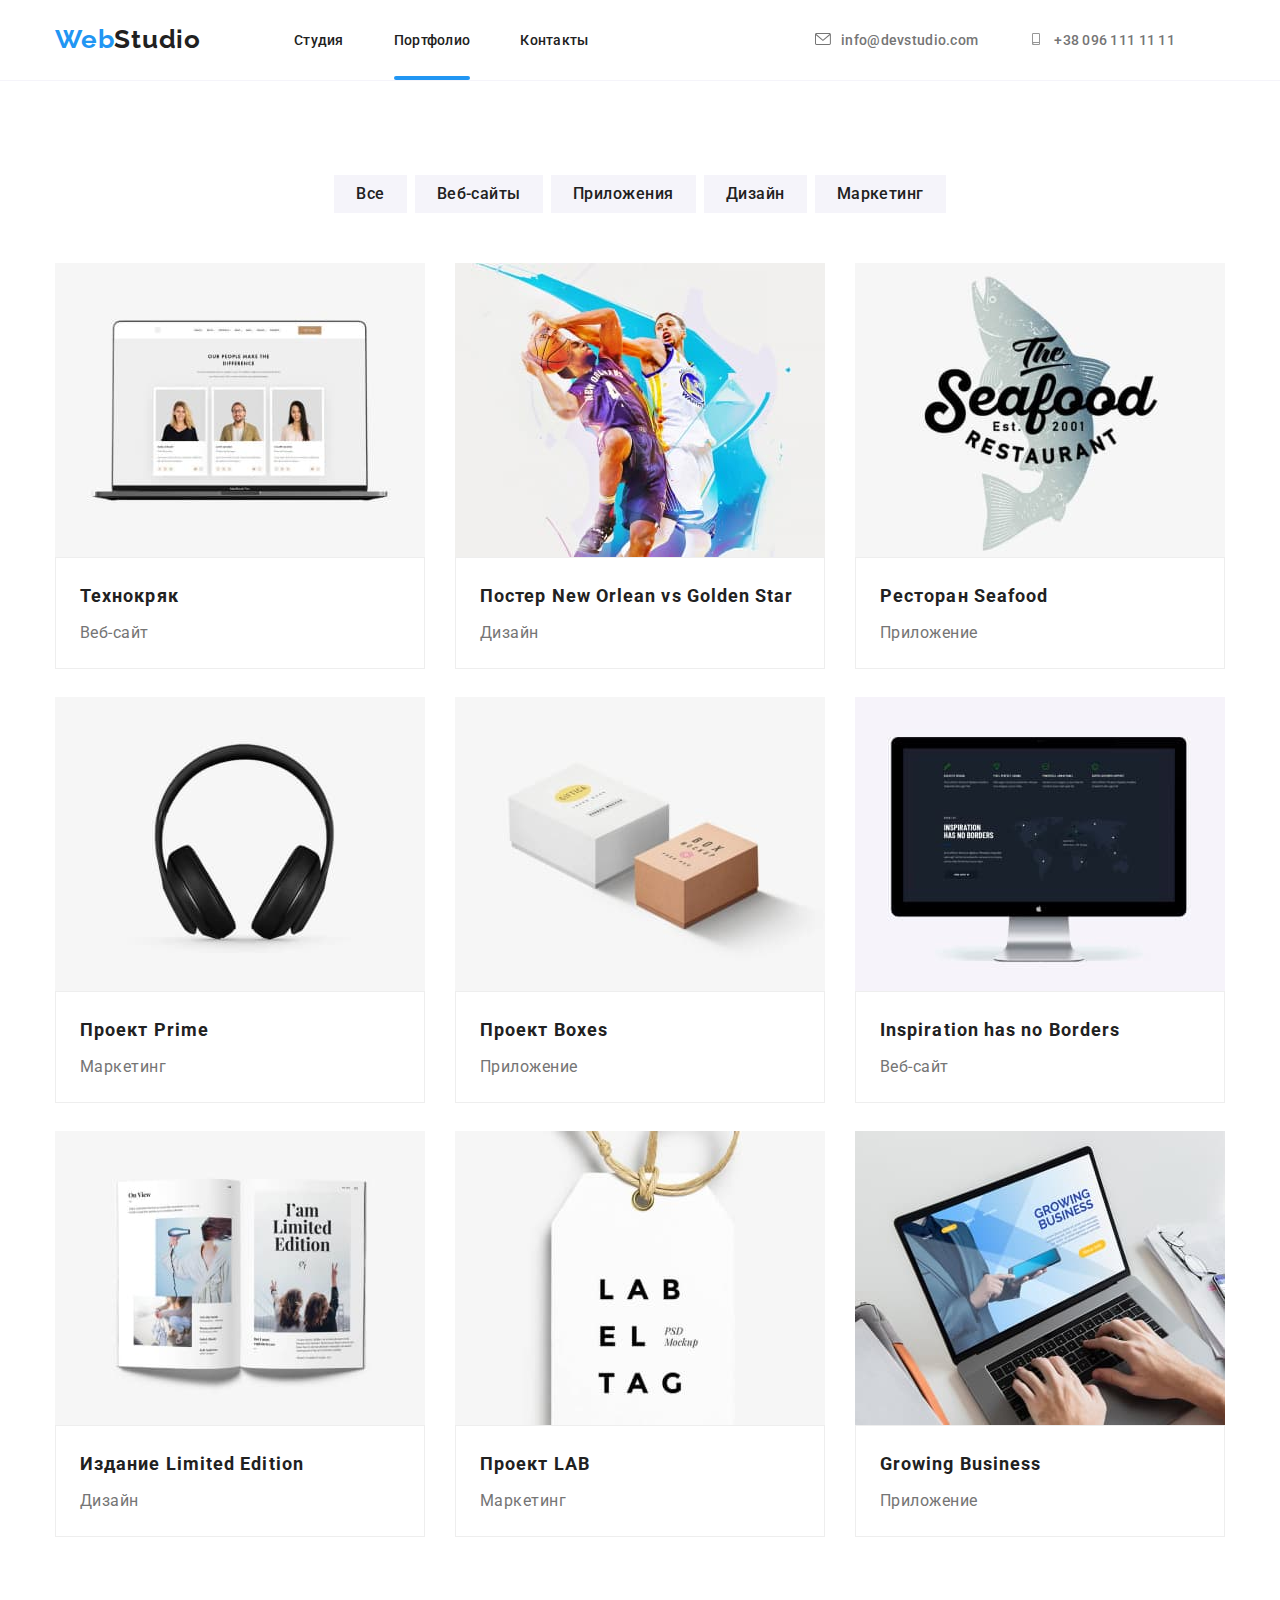
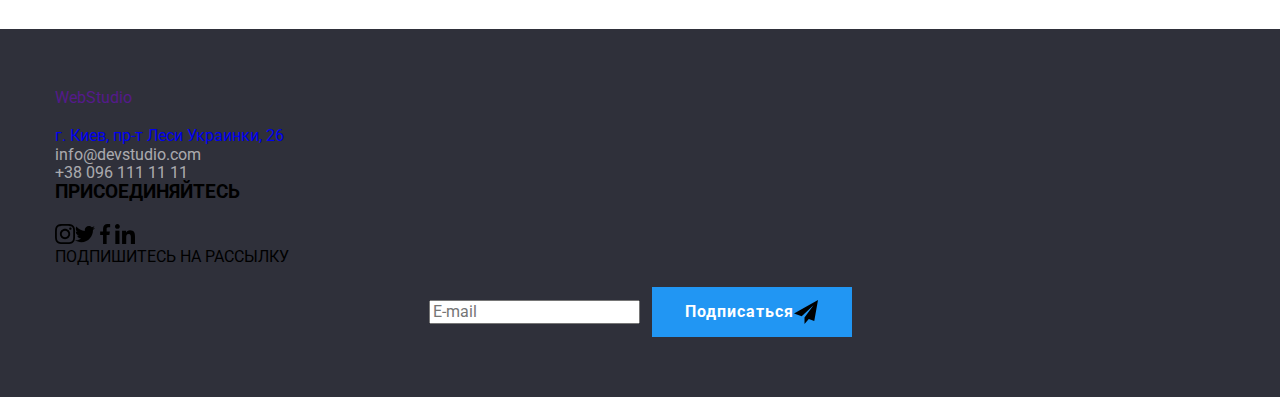
==== commit 500becf8: "modal-done" ====
--- a/portfolio.html
+++ b/portfolio.html
@@ -22,8 +22,8 @@
         <nav class="header-navigate">
              <a class="header-logo link" lang="en" href=""><span class="header-logo__color">Web</span>Studio</a>
                 <ul class="header-navigate__list list">
-                    <li class="header-navigate__item"><a class="header-navigate__link link header-link current" href="./index.html">Студия</a></li>
-                    <li class="header-navigate__item"><a class="header-navigate__link link header-link " href="./portfolio.html">Портфолио</a></li>
+                    <li class="header-navigate__item"><a class="header-navigate__link link header-link" href="./index.html">Студия</a></li>
+                    <li class="header-navigate__item"><a class="header-navigate__link link header-link current" href="./portfolio.html">Портфолио</a></li>
                     <li class="header-navigate__item"><a class="header-navigate__link link header-link " href="">Контакты</a></li>
                </ul>
         </nav>
--- a/css/main.css
+++ b/css/main.css
@@ -254,12 +254,12 @@
   color: var(--main-text-color);
 }
 
-.work-list_item {
+.work-list__item {
   position: relative;
   margin-right: 30px;
 }
 
-.work-list_text {
+.work-list__text {
   position: absolute;
   bottom: 0;
   left: 0;
@@ -287,11 +287,11 @@
   margin-bottom: 50px;
 }
 
-.work {
+.work-section {
   padding-top: 0px;
 }
 
-.work_title {
+.work__title {
   text-align: center;
 }
 
@@ -421,17 +421,17 @@
   display: flex;
 }
 
-.container-member {
+.team__member {
   display: flex;
   justify-content: space-between;
 }
 
-.team {
+.team-section {
   background-color: var(--background-team);
   display: flex;
 }
 
-.team-list_title {
+.team-list__title {
   font-weight: 500;
   font-size: 16px;
   line-height: 1.18;
@@ -440,18 +440,18 @@
   margin-top: 30px;
 }
 
-.team-list_member {
+.team-list__member {
   background: var(--second-text-color);
   box-shadow: 0px 1px 3px rgba(0, 0, 0, 0.12), 0px 1px 1px rgba(0, 0, 0, 0.14), 0px 2px 1px rgba(0, 0, 0, 0.2);
   border-radius: 0px 0px 4px 4px;
   text-align: center;
 }
 
-.team-list_member:not(:last-child) {
+.team-list__member:not(:last-child) {
   margin-right: 30px;
 }
 
-.team-list_text {
+.team-list__text {
   font-style: regular;
   font-size: 16px;
   line-height: 1.71;
@@ -464,24 +464,24 @@
   margin: 30px 32px;
 }
 
-.team_socialnetworks-list {
+.team__socialnetworks-list {
   display: flex;
   justify-content: center;
   margin-top: 16px;
   margin-bottom: 30px;
 }
 
-.socialnetworks-list_item {
+.socialnetworks-list__item {
   width: 44px;
   height: 44px;
   border-radius: 50%;
 }
 
-.socialnetworks-list_item:not(:last-child) {
+.socialnetworks-list__item:not(:last-child) {
   margin-right: 10px;
 }
 
-.socialnetworks-list_link {
+.socialnetworks-list__link {
   width: 100%;
   height: 100%;
   border-radius: 50%;
@@ -492,25 +492,25 @@
   transition: background-color, 250ms cubic-bezier(0.4, 0, 0.2, 1);
 }
 
-.socialnetworks-list_link:hover, .socialnetworks-list_link:focus {
+.socialnetworks-list__link:hover, .socialnetworks-list__link:focus {
   background-color: var(--active-text-color);
 }
 
-.socialnetworks-list_icon {
+.socialnetworks-list__icon {
   transition: fill, 250ms cubic-bezier(0.4, 0, 0.2, 1);
   fill: #AFB1B8;
 }
 
-.socialnetworks-list_link:hover .socialnetworks-list_icon,
-.socialnetworks-list_link:focus .socialnetworks-list_icon {
+.socialnetworks-list__link:hover .socialnetworks-list__icon,
+.socialnetworks-list__link:focus .socialnetworks-list__icon {
   fill: var(--second-text-color);
 }
 
-.team_title {
+.team__title {
   text-align: center;
 }
 
-.custumers_text {
+.custumers__text {
   width: 391px;
   height: 42px;
   left: 606px;
@@ -531,16 +531,16 @@
   margin-top: 50px;
 }
 
-.custumers-list_item {
+.custumers-list__item {
   width: 170px;
   height: 92px;
 }
 
-.custumers-list_item:not(:last-child) {
+.custumers-list__item:not(:last-child) {
   margin-right: 30px;
 }
 
-.custumers-list_link {
+.custumers-list__link {
   width: 100%;
   height: 100%;
   background-color: var(--second-text-color);
@@ -552,18 +552,18 @@
   transition: border 250ms cubic-bezier(0.4, 0, 0.2, 1);
 }
 
-.custumers-list_link:focus, .custumers-list_link:hover {
+.custumers-list__link:focus, .custumers-list__link:hover {
   border: 1px solid var(--main-button-color);
   fill: var(--main-button-color);
 }
 
-.custumers-list_icon {
+.custumers-list__icon {
   fill: var(--icon-socialnetwork-color);
   transition: fill, 250ms cubic-bezier(0.4, 0, 0.2, 1);
 }
 
-.custumers-list_link:hover .custumers-list_icon,
-.custumers-list_link:focus .custumers-list_icon {
+.custumers-list__link:hover .custumers-list__icon,
+.custumers-list__link:focus .custumers-list__icon {
   fill: var(--main-button-color);
 }
 
@@ -573,7 +573,7 @@
   display: block;
 }
 
-.footer_container {
+.footer__container {
   display: flex;
   align-items: baseline;
 }
@@ -583,14 +583,14 @@
   margin-top: 20px;
 }
 
-.footer_socialnetworks {
+.footer__socialnetworks {
   width: 206px;
   height: 80px;
   margin-right: auto;
   margin-left: 70px;
 }
 
-.socialnetworks-list_link {
+.socialnetworks-list__link {
   width: 100%;
   height: 100%;
   border-radius: 50%;
@@ -601,15 +601,15 @@
   transition: background-color, 250ms cubic-bezier(0.4, 0, 0.2, 1);
 }
 
-.socialnetworks-list_link:hover, .socialnetworks-list_link:focus {
+.socialnetworks-list__link:hover, .socialnetworks-list__link:focus {
   background: var(--main-button-color);
 }
 
-.socialnetworks-list_icon-footer {
+.socialnetworks-list__icon-footer {
   fill: var(--background-team);
 }
 
-.footer-socialnetwork_text {
+.footer-socialnetwork__text {
   width: 219px;
   height: 16px;
   font-weight: 700;
@@ -620,7 +620,7 @@
   text-align: left;
 }
 
-.footer-main_logo {
+.footer-main__logo {
   font-family: Raleway;
   font-weight: 700;
   font-size: 26px;
@@ -633,11 +633,11 @@
   margin-top: 20px;
 }
 
-.footer-main_logo-color {
+.footer-main__logo-color {
   color: var(--active-text-color);
 }
 
-.footer-list_link {
+.footer-list__link {
   font-weight: normal;
   font-size: 14px;
   line-height: 1.71;
@@ -646,7 +646,7 @@
   transition: color 250ms cubic-bezier(0.4, 0, 0.2, 1);
 }
 
-.footer-list_item:not(:last-child) {
+.footer-list__item:not(:last-child) {
   margin-bottom: 9px;
 }
 
@@ -659,7 +659,7 @@
   color: var(--active-text-color);
 }
 
-.footer-subscribe_text {
+.footer-subscribe__text {
   width: 358px;
   height: 50px;
   border: 1px solid rgba(255, 255, 255, 0.3);
@@ -675,11 +675,11 @@
   color: white;
 }
 
-.footer-subscribe_text:focus {
+.footer-subscribe__text:focus {
   border-color: var(--second-text-color);
 }
 
-.footer-subscribe_text:focus::placeholder {
+.footer-subscribe__text:focus::placeholder {
   color: white;
 }
 
@@ -716,20 +716,20 @@
   background-color: #188ce8;
 }
 
-.footer-subscribe_icon {
+.footer-subscribe__icon {
   width: 24px;
   height: 24px;
   fill: var(--second-text-color);
   margin-left: 10px;
 }
 
-.socialnetworks-list_footer {
+.socialnetworks-list__footer {
   width: 44px;
   height: 44px;
   border-radius: 50%;
 }
 
-.socialnetworks-list_footer:not(:last-child) {
+.socialnetworks-list__footer:not(:last-child) {
   margin-right: 10px;
 }
 
@@ -762,7 +762,7 @@
   padding: 40px;
 }
 
-.modal_close-btn {
+.modal__close-btn {
   width: 30px;
   height: 30px;
   background-color: #fff;
@@ -774,12 +774,12 @@
   top: 8px;
 }
 
-.modal_close-icon {
+.modal__close-icon {
   fill: black;
   transition: fill 250ms cubic-bezier(0.4, 0, 0.2, 1);
 }
 
-.modal_close-icon:focus, .modal_close-icon:hover {
+.modal__close-icon:focus, .modal__close-icon:hover {
   fill: var(--active-text-color);
 }
 
@@ -789,7 +789,7 @@
   pointer-events: none;
 }
 
-.modal-form_title {
+.modal-form__title {
   width: 100%;
   height: 23px;
   font-size: 20px;
@@ -801,7 +801,7 @@
   margin-bottom: 12px;
 }
 
-.modal-form_label {
+.modal-form__label {
   font-size: 12px;
   line-height: 14px;
   letter-spacing: 0.01em;
@@ -845,7 +845,7 @@
   transition: fill 250ms cubic-bezier(0.4, 0, 0.2, 1);
 }
 
-.modal-form_textarea {
+.modal-form__textarea {
   width: 100%;
   height: 120px;
   border: 1px solid rgba(33, 33, 33, 0.2);
@@ -857,13 +857,13 @@
   transition: border 250ms cubic-bezier(0.4, 0, 0.2, 1);
 }
 
-.modal-form_textarea:focus {
+.modal-form__textarea:focus {
   border: 1px solid #2196f3;
   border-radius: 4px;
   cursor: pointer;
 }
 
-.modal-form_textarea::placeholder {
+.modal-form__textarea::placeholder {
   font-size: 12px;
   line-height: 14px;
   letter-spacing: 0.01em;
@@ -878,7 +878,7 @@
   justify-content: center;
 }
 
-.modal-form_check-text {
+.modal-form__check-text {
   font-weight: 400;
   font-size: 14px;
   line-height: 24px;
@@ -889,14 +889,14 @@
   transition: background-color 250ms cubic-bezier(0.4, 0, 0.2, 1);
 }
 
-.modal-form_link {
+.modal-form__link {
   color: var(--active-text-color);
   display: flex;
   align-items: center;
   justify-content: center;
 }
 
-.modal-form_check-item {
+.modal-form__check-item {
   width: 16px;
   height: 15px;
   border: 2px solid #212121;
@@ -907,7 +907,7 @@
   justify-content: center;
 }
 
-.modal-form_checkbox:checked + .modal-form_check-text .modal-form_check-item {
+.modal-form__checkbox:checked + .modal-form__check-text .modal-form__check-item {
   background-color: #188ce8;
   border: none;
 }
@@ -918,7 +918,7 @@
   border: none;
 }
 
-.modal-form_input-wrap {
+.modal-form__input-wrap {
   position: relative;
   margin-bottom: 10px;
 }
@@ -945,7 +945,7 @@
   background-color: #188ce8;
 }
 
-.modal-form_check-icon {
+.modal-form__check-icon {
   position: absolute;
   width: 11px;
   height: 8px;
--- a/css/main.min.css
+++ b/css/main.min.css
@@ -1,2 +1,2 @@
-p,h1,h2,h3,h4,h5,h6{margin:0}ul{margin:0;padding:0}img{display:block;max-width:100%;height:auto}:root{--main-text-color: #757575;--accent-text-color: #212121;--second-text-color: #fff;--active-text-color: #2196f3;--main-button-color: #2196f3;--background-team: #f5f4fa;--icon-socialnetwork-color: #afb1b8}body{font-family:"roboto", "sans-serif"}.container{width:1200px;padding-left:15px;padding-right:15px;margin:0 auto}.list{list-style:none}.link{text-decoration:none;font-style:normal}.section{padding-top:94px;padding-bottom:94px}.header{border-bottom:1px solid var(--background-team)}.header-link{font-weight:500;font-size:14px;line-height:1.14;letter-spacing:0.02em;color:var(--accent-text-color);padding-top:32px;padding-bottom:32px;transition:color 250ms cubic-bezier(0.4, 0, 0.2, 1);position:relative;margin-right:50px}.header-link.current::after{content:"";width:100%;height:4px;left:0;bottom:0;border-radius:2px;position:absolute;background-color:var(--main-button-color);transition:opacity 250ms cubic-bezier(0.4, 0, 0.2, 1)}.header-navigate{display:flex;align-items:center}.header__container{display:flex;align-items:center}.header-navigate__list{display:flex}.header-navigate__list :hover,.header-navigate__list :focus{color:var(--active-text-color)}.header__contact{margin-left:auto}.header .header-contact__link{font-weight:500;font-size:14px;line-height:1.14;color:var(--main-text-color);letter-spacing:0.02em;transition:color 250ms cubic-bezier(0.4, 0, 0.2, 1)}.header .header-contact__link:hover,.header .header-contact__link:focus{color:var(--active-text-color)}.header-contact__link{padding-top:32px;padding-bottom:32px;margin-right:50px}.header-contact__link:hover .header-contact__icon,.header-contact__link:focus .header-contact__icon{fill:var(--active-text-color)}.header-contact__icon{fill:var(--main-text-color);margin-right:10px;transition:color 250ms cubic-bezier(0.4, 0, 0.2, 1)}.header-contact__list{display:flex}.header-logo{font-family:Raleway;font-weight:700;font-size:26px;line-height:1.19;letter-spacing:0.03em;color:var(--accent-text-color);margin-right:93px;padding-top:24px;padding-bottom:25px}.header-logo__color{color:var(--active-text-color)}.hero{background-color:#2f303a;background-image:linear-gradient(rgba(47,48,58,0.4), rgba(47,48,58,0.4)),url(../images/hero-background.jpg);background-repeat:no-repeat;background-position:center;background-size:cover;font-weight:900;font-size:44px;line-height:1.36;letter-spacing:0.06em;color:var(--second-text-color);padding-top:200px;padding-bottom:200px;text-align:center}.hero__container{flex-grow:1}.hero__text{font-family:Roboto;font-weight:900;font-size:44px;line-height:1.36;margin-bottom:30px;width:696px;margin-left:auto;margin-right:auto}.button{font-family:inherit;font-weight:700;font-size:16px;line-height:1.87;letter-spacing:0.06em;color:var(--accent-text-color)}.hero__btn{padding:10px 32px 10px 32px;min-width:200px;min-height:50px;color:var(--background-team);background-color:var(--active-text-color);box-shadow:0px 3px 1px rgba(0,0,0,0.1),0px 1px 2px rgba(0,0,0,0.08),0px 2px 2px rgba(0,0,0,0.12);border-radius:4px;transition:color 250ms cubic-bezier(0.4, 0, 0.2, 1)}.hero__btn:focus,.hero__btn:hover{color:var(--second-text-color);background:var(--main-button-color);box-shadow:0px 3px 1px rgba(0,0,0,0.1),0px 1px 2px rgba(0,0,0,0.08),0px 2px 2px rgba(0,0,0,0.12);border-radius:4px}.rules-list__item{width:270px}.rules-list__item:not(:last-child){margin-right:30px}.rules-list__icon{width:100%;height:100%;background-color:var(--background-team);display:flex;align-items:center;justify-content:center;width:270px;height:120px}.rules-list{display:flex}.rules-list__title{font-weight:700;font-size:14px;line-height:1.14;letter-spacing:0.03em;color:var(--accent-text-color);padding-top:30px;padding-bottom:10px}.rules-list__text{font-size:14px;line-height:1.71;letter-spacing:0.03em;color:var(--main-text-color)}.work-list_item{position:relative;margin-right:30px}.work-list_text{position:absolute;bottom:0;left:0;font-weight:700;font-size:14px;line-height:16px;text-align:center;letter-spacing:0.03em;text-transform:uppercase;color:var(--second-text-color);background-color:rgba(47,48,58,0.8);width:370px;height:70px;display:flex;align-items:center;justify-content:center}.paragraph{font-weight:700;font-size:36px;line-height:1.16;letter-spacing:0.03em;color:var(--accent-text-color);margin-bottom:50px}.work{padding-top:0px}.work_title{text-align:center}.work-list{display:flex;text-align:center;margin-right:-30px}.button-style{display:flex;justify-content:center;margin-bottom:50px;border-radius:4px;cursor:pointer}.button-list{font-family:inherit;font-weight:500;font-size:16px;line-height:1.62;letter-spacing:0.03em;cursor:pointer;padding:6px 22px;border:0;color:var(--accent-text-color);background-color:var(--background-team);transition:box-shadow 250ms cubic-bezier(0.4, 0, 0.2, 1)}.button-list:focus,.button-list:hover{color:var(--second-text-color);background-color:var(--main-button-color);box-shadow:0px 3px 1px rgba(0,0,0,0.1),0px 1px 2px rgba(0,0,0,0.08),0px 2px 2px rgba(0,0,0,0.12);border-radius:4px;transition:background-color 250ms cubic-bezier(0.4, 0, 0.2, 1)}.btn-potfolio:not(:last-child){padding-right:8px}.portfolio-our-works{width:370px;height:404px}.portfolio-our-works:hover,.portfolio-our-works:focus{border:1px solid #eeeeee;box-sizing:border-box;box-shadow:0px 1px 1px rgba(0,0,0,0.12),0px 4px 4px rgba(0,0,0,0.06),1px 4px 6px rgba(0,0,0,0.16);opacity:1}.portfolio-overlay{position:relative;overflow:hidden}.portfolio-overlay:hover .overlay-text{transform:translateY(0)}.portfolio-overlay:hover::before,.portfolio-overlay:focus::before{opacity:1}.overlay-text{position:absolute;top:0;left:0;background-color:rgba(33,150,243,0.9);padding:40px;height:100%;color:#ffffff;font-size:18px;line-height:28px;letter-spacing:0.03em;transform:translateY(100%);transition:transform 250ms cubic-bezier(0.4, 0, 0.2, 1)}.link-portfolio{display:block;transition:border,box-shadow 250ms cubic-bezier(0.4, 0, 0.2, 1)}.work-portfolio{display:flex;flex-wrap:wrap;margin-left:-30px;margin-top:-30px}.work-portfolio-link{margin-left:30px;margin-top:30px;display:block}.description-works{padding:20px 24px;background:#ffffff;border:1px solid #eeeeee;box-sizing:border-box}.works-title{font-weight:700;font-size:18px;line-height:2;letter-spacing:0.06em;color:var(--accent-text-color)}.works-item{font-weight:400;font-size:16px;line-height:1.87;letter-spacing:0.03em;color:var(--main-text-color);padding-top:4px}.team-list{display:flex}.container-member{display:flex;justify-content:space-between}.team{background-color:var(--background-team);display:flex}.team-list_title{font-weight:500;font-size:16px;line-height:1.18;letter-spacing:0.03em;color:var(--accent-text-color);margin-top:30px}.team-list_member{background:var(--second-text-color);box-shadow:0px 1px 3px rgba(0,0,0,0.12),0px 1px 1px rgba(0,0,0,0.14),0px 2px 1px rgba(0,0,0,0.2);border-radius:0px 0px 4px 4px;text-align:center}.team-list_member:not(:last-child){margin-right:30px}.team-list_text{font-style:regular;font-size:16px;line-height:1.71;letter-spacing:0.03em;color:var(--main-text-color);margin-top:10px}.team-description{margin:30px 32px}.team_socialnetworks-list{display:flex;justify-content:center;margin-top:16px;margin-bottom:30px}.socialnetworks-list_item{width:44px;height:44px;border-radius:50%}.socialnetworks-list_item:not(:last-child){margin-right:10px}.socialnetworks-list_link{width:100%;height:100%;border-radius:50%;background-color:var(--second-text-color);display:flex;align-items:center;justify-content:center;transition:background-color,250ms cubic-bezier(0.4, 0, 0.2, 1)}.socialnetworks-list_link:hover,.socialnetworks-list_link:focus{background-color:var(--active-text-color)}.socialnetworks-list_icon{transition:fill,250ms cubic-bezier(0.4, 0, 0.2, 1);fill:#AFB1B8}.socialnetworks-list_link:hover .socialnetworks-list_icon,.socialnetworks-list_link:focus .socialnetworks-list_icon{fill:var(--second-text-color)}.team_title{text-align:center}.custumers_text{width:391px;height:42px;left:606px;top:2401px;font-weight:700;font-size:36px;line-height:42px;text-align:center;letter-spacing:0.03em;margin-left:auto;margin-right:auto;padding-bottom:50px;display:flex}.custumers-list{display:flex;margin-top:50px}.custumers-list_item{width:170px;height:92px}.custumers-list_item:not(:last-child){margin-right:30px}.custumers-list_link{width:100%;height:100%;background-color:var(--second-text-color);border:1px solid var(--icon-socialnetwork-color);border-radius:4px;display:flex;align-items:center;justify-content:center;transition:border 250ms cubic-bezier(0.4, 0, 0.2, 1)}.custumers-list_link:focus,.custumers-list_link:hover{border:1px solid var(--main-button-color);fill:var(--main-button-color)}.custumers-list_icon{fill:var(--icon-socialnetwork-color);transition:fill,250ms cubic-bezier(0.4, 0, 0.2, 1)}.custumers-list_link:hover .custumers-list_icon,.custumers-list_link:focus .custumers-list_icon{fill:var(--main-button-color)}.footer{background-color:#2f303a;padding:60px 0;display:block}.footer_container{display:flex;align-items:baseline}.footer-socialnetworks-list{display:flex;margin-top:20px}.footer_socialnetworks{width:206px;height:80px;margin-right:auto;margin-left:70px}.socialnetworks-list_link{width:100%;height:100%;border-radius:50%;background:rgba(255,255,255,0.1);display:flex;align-items:center;justify-content:center;transition:background-color,250ms cubic-bezier(0.4, 0, 0.2, 1)}.socialnetworks-list_link:hover,.socialnetworks-list_link:focus{background:var(--main-button-color)}.socialnetworks-list_icon-footer{fill:var(--background-team)}.footer-socialnetwork_text{width:219px;height:16px;font-weight:700;font-size:14px;line-height:16px;letter-spacing:0.03em;color:var(--second-text-color);text-align:left}.footer-main_logo{font-family:Raleway;font-weight:700;font-size:26px;line-height:1.19;letter-spacing:0.03em;color:var(--second-text-color)}.adress-footer{margin-top:20px}.footer-main_logo-color{color:var(--active-text-color)}.footer-list_link{font-weight:normal;font-size:14px;line-height:1.71;letter-spacing:0.03em;color:var(--second-text-color);transition:color 250ms cubic-bezier(0.4, 0, 0.2, 1)}.footer-list_item:not(:last-child){margin-bottom:9px}.adr{color:rgba(255,255,255,0.6)}.footer-list :hover,.footer-list :focus{color:var(--active-text-color)}.footer-subscribe_text{width:358px;height:50px;border:1px solid rgba(255,255,255,0.3);box-sizing:border-box;filter:drop-shadow(0px 4px 4px rgba(0,0,0,0.15));border-radius:4px;padding-left:16px;background-color:#2f303a;font-size:14px;line-height:16px;letter-spacing:0.03em;transition:border 250ms cubic-bezier(0.4, 0, 0.2, 1);color:white}.footer-subscribe_text:focus{border-color:var(--second-text-color)}.footer-subscribe_text:focus::placeholder{color:white}.footer-subscribe{display:flex;align-items:center;justify-content:center;margin-top:20px}.footer-subscribe::placeholder{font-size:16px;line-height:1.25}.footer-btn{width:200px;height:50px;font-weight:700;font-size:16px;line-height:30px;letter-spacing:0.06em;border:0;background:#2196f3;color:white;transition:background-color 250ms cubic-bezier(0.4, 0, 0.2, 1);margin-left:12px;display:flex;align-items:center;justify-content:center}.footer-btn:focus,.footer-btn:hover{background-color:#188ce8}.footer-subscribe_icon{width:24px;height:24px;fill:var(--second-text-color);margin-left:10px}.socialnetworks-list_footer{width:44px;height:44px;border-radius:50%}.socialnetworks-list_footer:not(:last-child){margin-right:10px}.backdrop{width:100%;height:100%;background-color:rgba(0,0,0,0.2);position:fixed;top:0;transition:opacity 1000ms, visibility 1000ms}.backdrop.is-hidden .modal{transform:scale(1.7) rotate(90deg);transition:transform 500ms}.modal{position:absolute;top:50%;left:50%;width:528px;min-height:581px;background-color:#fff;border-radius:4px;box-shadow:0px 1px 3px rgba(0,0,0,0.12),0px 1px 1px rgba(0,0,0,0.14),0px 2px 1px rgba(0,0,0,0.2);border-radius:4px;transform:translate(-50%, -50%) scale(1) rotate(0);transition:transform 500ms;padding:40px}.modal_close-btn{width:30px;height:30px;background-color:#fff;border:1px solid rgba(0,0,0,0.1);box-sizing:border-box;border-radius:50%;position:absolute;right:8px;top:8px}.modal_close-icon{fill:#000;transition:fill 250ms cubic-bezier(0.4, 0, 0.2, 1)}.modal_close-icon:focus,.modal_close-icon:hover{fill:var(--active-text-color)}.is-hidden{visibility:hidden;opacity:0;pointer-events:none}.modal-form_title{width:100%;height:23px;font-size:20px;font-weight:700;line-height:23px;text-align:center;letter-spacing:0.03em;color:var(--accent-text-color);margin-bottom:12px}.modal-form_label{font-size:12px;line-height:14px;letter-spacing:0.01em;color:#757575;padding-bottom:4px}.modal-form-input{width:100%;height:40px;border:1px solid rgba(33,33,33,0.2);box-sizing:border-box;border-radius:4px;padding-left:42px;padding-right:42px;color:var(--accent-text-color);outline:none;transition:border 250ms cubic-bezier(0.4, 0, 0.2, 1)}.modal-form-input:focus{border:1px solid #2196f3;border-radius:4px;cursor:pointer}.modal-form-input:focus+.input-icon{fill:var(--active-text-color)}.input-icon{width:18px;height:18px;left:15px;top:14px;bottom:14px;position:absolute;top:50%;transform:translateY(-50%);fill:var(--accent-text-color);transition:fill 250ms cubic-bezier(0.4, 0, 0.2, 1)}.modal-form_textarea{width:100%;height:120px;border:1px solid rgba(33,33,33,0.2);box-sizing:border-box;border-radius:4px;padding:12px 16px;resize:none;outline:none;transition:border 250ms cubic-bezier(0.4, 0, 0.2, 1)}.modal-form_textarea:focus{border:1px solid #2196f3;border-radius:4px;cursor:pointer}.modal-form_textarea::placeholder{font-size:12px;line-height:14px;letter-spacing:0.01em;color:rgba(117,117,117,0.5)}.modal-field-checkbox{margin-top:20px;margin-bottom:30px;display:flex;align-items:center;justify-content:center}.modal-form_check-text{font-weight:400;font-size:14px;line-height:24px;letter-spacing:0.03em;color:#757575;display:flex;align-items:center;transition:background-color 250ms cubic-bezier(0.4, 0, 0.2, 1)}.modal-form_link{color:var(--active-text-color);display:flex;align-items:center;justify-content:center}.modal-form_check-item{width:16px;height:15px;border:2px solid #212121;border-radius:2px;margin-right:9px;display:flex;align-items:center;justify-content:center}.modal-form_checkbox:checked+.modal-form_check-text .modal-form_check-item{background-color:#188ce8;border:none}.fieldset-agree{margin-top:20px;margin-bottom:30px;border:none}.modal-form_input-wrap{position:relative;margin-bottom:10px}.modal-button{width:200px;height:50px;left:700px;top:712px;background:#2196f3;box-shadow:0px 4px 4px rgba(0,0,0,0.15);border:0;color:var(--second-text-color);display:block;margin:0 auto;transition:background-color 250ms cubic-bezier(0.4, 0, 0.2, 1);letter-spacing:0.06em;font-size:16px;line-height:30px;font-weight:700}.modal-button:focus,.modal-button:hover{background-color:#188ce8}.modal-form_check-icon{position:absolute;width:11px;height:8px;fill:var(--second-text-color);transition:fill 250ms cubic-bezier(0.4, 0, 0.2, 1)}.visually-hidden{position:absolute;width:1px;height:1px;margin:-1px;padding:0;overflow:hidden;border:0;clip:rect(0 0 0 0)}
+p,h1,h2,h3,h4,h5,h6{margin:0}ul{margin:0;padding:0}img{display:block;max-width:100%;height:auto}:root{--main-text-color: #757575;--accent-text-color: #212121;--second-text-color: #fff;--active-text-color: #2196f3;--main-button-color: #2196f3;--background-team: #f5f4fa;--icon-socialnetwork-color: #afb1b8}body{font-family:"roboto", "sans-serif"}.container{width:1200px;padding-left:15px;padding-right:15px;margin:0 auto}.list{list-style:none}.link{text-decoration:none;font-style:normal}.section{padding-top:94px;padding-bottom:94px}.header{border-bottom:1px solid var(--background-team)}.header-link{font-weight:500;font-size:14px;line-height:1.14;letter-spacing:0.02em;color:var(--accent-text-color);padding-top:32px;padding-bottom:32px;transition:color 250ms cubic-bezier(0.4, 0, 0.2, 1);position:relative;margin-right:50px}.header-link.current::after{content:"";width:100%;height:4px;left:0;bottom:0;border-radius:2px;position:absolute;background-color:var(--main-button-color);transition:opacity 250ms cubic-bezier(0.4, 0, 0.2, 1)}.header-navigate{display:flex;align-items:center}.header__container{display:flex;align-items:center}.header-navigate__list{display:flex}.header-navigate__list :hover,.header-navigate__list :focus{color:var(--active-text-color)}.header__contact{margin-left:auto}.header .header-contact__link{font-weight:500;font-size:14px;line-height:1.14;color:var(--main-text-color);letter-spacing:0.02em;transition:color 250ms cubic-bezier(0.4, 0, 0.2, 1)}.header .header-contact__link:hover,.header .header-contact__link:focus{color:var(--active-text-color)}.header-contact__link{padding-top:32px;padding-bottom:32px;margin-right:50px}.header-contact__link:hover .header-contact__icon,.header-contact__link:focus .header-contact__icon{fill:var(--active-text-color)}.header-contact__icon{fill:var(--main-text-color);margin-right:10px;transition:color 250ms cubic-bezier(0.4, 0, 0.2, 1)}.header-contact__list{display:flex}.header-logo{font-family:Raleway;font-weight:700;font-size:26px;line-height:1.19;letter-spacing:0.03em;color:var(--accent-text-color);margin-right:93px;padding-top:24px;padding-bottom:25px}.header-logo__color{color:var(--active-text-color)}.hero{background-color:#2f303a;background-image:linear-gradient(rgba(47,48,58,0.4), rgba(47,48,58,0.4)),url(../images/hero-background.jpg);background-repeat:no-repeat;background-position:center;background-size:cover;font-weight:900;font-size:44px;line-height:1.36;letter-spacing:0.06em;color:var(--second-text-color);padding-top:200px;padding-bottom:200px;text-align:center}.hero__container{flex-grow:1}.hero__text{font-family:Roboto;font-weight:900;font-size:44px;line-height:1.36;margin-bottom:30px;width:696px;margin-left:auto;margin-right:auto}.button{font-family:inherit;font-weight:700;font-size:16px;line-height:1.87;letter-spacing:0.06em;color:var(--accent-text-color)}.hero__btn{padding:10px 32px 10px 32px;min-width:200px;min-height:50px;color:var(--background-team);background-color:var(--active-text-color);box-shadow:0px 3px 1px rgba(0,0,0,0.1),0px 1px 2px rgba(0,0,0,0.08),0px 2px 2px rgba(0,0,0,0.12);border-radius:4px;transition:color 250ms cubic-bezier(0.4, 0, 0.2, 1)}.hero__btn:focus,.hero__btn:hover{color:var(--second-text-color);background:var(--main-button-color);box-shadow:0px 3px 1px rgba(0,0,0,0.1),0px 1px 2px rgba(0,0,0,0.08),0px 2px 2px rgba(0,0,0,0.12);border-radius:4px}.rules-list__item{width:270px}.rules-list__item:not(:last-child){margin-right:30px}.rules-list__icon{width:100%;height:100%;background-color:var(--background-team);display:flex;align-items:center;justify-content:center;width:270px;height:120px}.rules-list{display:flex}.rules-list__title{font-weight:700;font-size:14px;line-height:1.14;letter-spacing:0.03em;color:var(--accent-text-color);padding-top:30px;padding-bottom:10px}.rules-list__text{font-size:14px;line-height:1.71;letter-spacing:0.03em;color:var(--main-text-color)}.work-list__item{position:relative;margin-right:30px}.work-list__text{position:absolute;bottom:0;left:0;font-weight:700;font-size:14px;line-height:16px;text-align:center;letter-spacing:0.03em;text-transform:uppercase;color:var(--second-text-color);background-color:rgba(47,48,58,0.8);width:370px;height:70px;display:flex;align-items:center;justify-content:center}.paragraph{font-weight:700;font-size:36px;line-height:1.16;letter-spacing:0.03em;color:var(--accent-text-color);margin-bottom:50px}.work-section{padding-top:0px}.work__title{text-align:center}.work-list{display:flex;text-align:center;margin-right:-30px}.button-style{display:flex;justify-content:center;margin-bottom:50px;border-radius:4px;cursor:pointer}.button-list{font-family:inherit;font-weight:500;font-size:16px;line-height:1.62;letter-spacing:0.03em;cursor:pointer;padding:6px 22px;border:0;color:var(--accent-text-color);background-color:var(--background-team);transition:box-shadow 250ms cubic-bezier(0.4, 0, 0.2, 1)}.button-list:focus,.button-list:hover{color:var(--second-text-color);background-color:var(--main-button-color);box-shadow:0px 3px 1px rgba(0,0,0,0.1),0px 1px 2px rgba(0,0,0,0.08),0px 2px 2px rgba(0,0,0,0.12);border-radius:4px;transition:background-color 250ms cubic-bezier(0.4, 0, 0.2, 1)}.btn-potfolio:not(:last-child){padding-right:8px}.portfolio-our-works{width:370px;height:404px}.portfolio-our-works:hover,.portfolio-our-works:focus{border:1px solid #eeeeee;box-sizing:border-box;box-shadow:0px 1px 1px rgba(0,0,0,0.12),0px 4px 4px rgba(0,0,0,0.06),1px 4px 6px rgba(0,0,0,0.16);opacity:1}.portfolio-overlay{position:relative;overflow:hidden}.portfolio-overlay:hover .overlay-text{transform:translateY(0)}.portfolio-overlay:hover::before,.portfolio-overlay:focus::before{opacity:1}.overlay-text{position:absolute;top:0;left:0;background-color:rgba(33,150,243,0.9);padding:40px;height:100%;color:#ffffff;font-size:18px;line-height:28px;letter-spacing:0.03em;transform:translateY(100%);transition:transform 250ms cubic-bezier(0.4, 0, 0.2, 1)}.link-portfolio{display:block;transition:border,box-shadow 250ms cubic-bezier(0.4, 0, 0.2, 1)}.work-portfolio{display:flex;flex-wrap:wrap;margin-left:-30px;margin-top:-30px}.work-portfolio-link{margin-left:30px;margin-top:30px;display:block}.description-works{padding:20px 24px;background:#ffffff;border:1px solid #eeeeee;box-sizing:border-box}.works-title{font-weight:700;font-size:18px;line-height:2;letter-spacing:0.06em;color:var(--accent-text-color)}.works-item{font-weight:400;font-size:16px;line-height:1.87;letter-spacing:0.03em;color:var(--main-text-color);padding-top:4px}.team-list{display:flex}.team__member{display:flex;justify-content:space-between}.team-section{background-color:var(--background-team);display:flex}.team-list__title{font-weight:500;font-size:16px;line-height:1.18;letter-spacing:0.03em;color:var(--accent-text-color);margin-top:30px}.team-list__member{background:var(--second-text-color);box-shadow:0px 1px 3px rgba(0,0,0,0.12),0px 1px 1px rgba(0,0,0,0.14),0px 2px 1px rgba(0,0,0,0.2);border-radius:0px 0px 4px 4px;text-align:center}.team-list__member:not(:last-child){margin-right:30px}.team-list__text{font-style:regular;font-size:16px;line-height:1.71;letter-spacing:0.03em;color:var(--main-text-color);margin-top:10px}.team-description{margin:30px 32px}.team__socialnetworks-list{display:flex;justify-content:center;margin-top:16px;margin-bottom:30px}.socialnetworks-list__item{width:44px;height:44px;border-radius:50%}.socialnetworks-list__item:not(:last-child){margin-right:10px}.socialnetworks-list__link{width:100%;height:100%;border-radius:50%;background-color:var(--second-text-color);display:flex;align-items:center;justify-content:center;transition:background-color,250ms cubic-bezier(0.4, 0, 0.2, 1)}.socialnetworks-list__link:hover,.socialnetworks-list__link:focus{background-color:var(--active-text-color)}.socialnetworks-list__icon{transition:fill,250ms cubic-bezier(0.4, 0, 0.2, 1);fill:#AFB1B8}.socialnetworks-list__link:hover .socialnetworks-list__icon,.socialnetworks-list__link:focus .socialnetworks-list__icon{fill:var(--second-text-color)}.team__title{text-align:center}.custumers__text{width:391px;height:42px;left:606px;top:2401px;font-weight:700;font-size:36px;line-height:42px;text-align:center;letter-spacing:0.03em;margin-left:auto;margin-right:auto;padding-bottom:50px;display:flex}.custumers-list{display:flex;margin-top:50px}.custumers-list__item{width:170px;height:92px}.custumers-list__item:not(:last-child){margin-right:30px}.custumers-list__link{width:100%;height:100%;background-color:var(--second-text-color);border:1px solid var(--icon-socialnetwork-color);border-radius:4px;display:flex;align-items:center;justify-content:center;transition:border 250ms cubic-bezier(0.4, 0, 0.2, 1)}.custumers-list__link:focus,.custumers-list__link:hover{border:1px solid var(--main-button-color);fill:var(--main-button-color)}.custumers-list__icon{fill:var(--icon-socialnetwork-color);transition:fill,250ms cubic-bezier(0.4, 0, 0.2, 1)}.custumers-list__link:hover .custumers-list__icon,.custumers-list__link:focus .custumers-list__icon{fill:var(--main-button-color)}.footer{background-color:#2f303a;padding:60px 0;display:block}.footer__container{display:flex;align-items:baseline}.footer-socialnetworks-list{display:flex;margin-top:20px}.footer__socialnetworks{width:206px;height:80px;margin-right:auto;margin-left:70px}.socialnetworks-list__link{width:100%;height:100%;border-radius:50%;background:rgba(255,255,255,0.1);display:flex;align-items:center;justify-content:center;transition:background-color,250ms cubic-bezier(0.4, 0, 0.2, 1)}.socialnetworks-list__link:hover,.socialnetworks-list__link:focus{background:var(--main-button-color)}.socialnetworks-list__icon-footer{fill:var(--background-team)}.footer-socialnetwork__text{width:219px;height:16px;font-weight:700;font-size:14px;line-height:16px;letter-spacing:0.03em;color:var(--second-text-color);text-align:left}.footer-main__logo{font-family:Raleway;font-weight:700;font-size:26px;line-height:1.19;letter-spacing:0.03em;color:var(--second-text-color)}.adress-footer{margin-top:20px}.footer-main__logo-color{color:var(--active-text-color)}.footer-list__link{font-weight:normal;font-size:14px;line-height:1.71;letter-spacing:0.03em;color:var(--second-text-color);transition:color 250ms cubic-bezier(0.4, 0, 0.2, 1)}.footer-list__item:not(:last-child){margin-bottom:9px}.adr{color:rgba(255,255,255,0.6)}.footer-list :hover,.footer-list :focus{color:var(--active-text-color)}.footer-subscribe__text{width:358px;height:50px;border:1px solid rgba(255,255,255,0.3);box-sizing:border-box;filter:drop-shadow(0px 4px 4px rgba(0,0,0,0.15));border-radius:4px;padding-left:16px;background-color:#2f303a;font-size:14px;line-height:16px;letter-spacing:0.03em;transition:border 250ms cubic-bezier(0.4, 0, 0.2, 1);color:white}.footer-subscribe__text:focus{border-color:var(--second-text-color)}.footer-subscribe__text:focus::placeholder{color:white}.footer-subscribe{display:flex;align-items:center;justify-content:center;margin-top:20px}.footer-subscribe::placeholder{font-size:16px;line-height:1.25}.footer-btn{width:200px;height:50px;font-weight:700;font-size:16px;line-height:30px;letter-spacing:0.06em;border:0;background:#2196f3;color:white;transition:background-color 250ms cubic-bezier(0.4, 0, 0.2, 1);margin-left:12px;display:flex;align-items:center;justify-content:center}.footer-btn:focus,.footer-btn:hover{background-color:#188ce8}.footer-subscribe__icon{width:24px;height:24px;fill:var(--second-text-color);margin-left:10px}.socialnetworks-list__footer{width:44px;height:44px;border-radius:50%}.socialnetworks-list__footer:not(:last-child){margin-right:10px}.backdrop{width:100%;height:100%;background-color:rgba(0,0,0,0.2);position:fixed;top:0;transition:opacity 1000ms, visibility 1000ms}.backdrop.is-hidden .modal{transform:scale(1.7) rotate(90deg);transition:transform 500ms}.modal{position:absolute;top:50%;left:50%;width:528px;min-height:581px;background-color:#fff;border-radius:4px;box-shadow:0px 1px 3px rgba(0,0,0,0.12),0px 1px 1px rgba(0,0,0,0.14),0px 2px 1px rgba(0,0,0,0.2);border-radius:4px;transform:translate(-50%, -50%) scale(1) rotate(0);transition:transform 500ms;padding:40px}.modal__close-btn{width:30px;height:30px;background-color:#fff;border:1px solid rgba(0,0,0,0.1);box-sizing:border-box;border-radius:50%;position:absolute;right:8px;top:8px}.modal__close-icon{fill:#000;transition:fill 250ms cubic-bezier(0.4, 0, 0.2, 1)}.modal__close-icon:focus,.modal__close-icon:hover{fill:var(--active-text-color)}.is-hidden{visibility:hidden;opacity:0;pointer-events:none}.modal-form__title{width:100%;height:23px;font-size:20px;font-weight:700;line-height:23px;text-align:center;letter-spacing:0.03em;color:var(--accent-text-color);margin-bottom:12px}.modal-form__label{font-size:12px;line-height:14px;letter-spacing:0.01em;color:#757575;padding-bottom:4px}.modal-form-input{width:100%;height:40px;border:1px solid rgba(33,33,33,0.2);box-sizing:border-box;border-radius:4px;padding-left:42px;padding-right:42px;color:var(--accent-text-color);outline:none;transition:border 250ms cubic-bezier(0.4, 0, 0.2, 1)}.modal-form-input:focus{border:1px solid #2196f3;border-radius:4px;cursor:pointer}.modal-form-input:focus+.input-icon{fill:var(--active-text-color)}.input-icon{width:18px;height:18px;left:15px;top:14px;bottom:14px;position:absolute;top:50%;transform:translateY(-50%);fill:var(--accent-text-color);transition:fill 250ms cubic-bezier(0.4, 0, 0.2, 1)}.modal-form__textarea{width:100%;height:120px;border:1px solid rgba(33,33,33,0.2);box-sizing:border-box;border-radius:4px;padding:12px 16px;resize:none;outline:none;transition:border 250ms cubic-bezier(0.4, 0, 0.2, 1)}.modal-form__textarea:focus{border:1px solid #2196f3;border-radius:4px;cursor:pointer}.modal-form__textarea::placeholder{font-size:12px;line-height:14px;letter-spacing:0.01em;color:rgba(117,117,117,0.5)}.modal-field-checkbox{margin-top:20px;margin-bottom:30px;display:flex;align-items:center;justify-content:center}.modal-form__check-text{font-weight:400;font-size:14px;line-height:24px;letter-spacing:0.03em;color:#757575;display:flex;align-items:center;transition:background-color 250ms cubic-bezier(0.4, 0, 0.2, 1)}.modal-form__link{color:var(--active-text-color);display:flex;align-items:center;justify-content:center}.modal-form__check-item{width:16px;height:15px;border:2px solid #212121;border-radius:2px;margin-right:9px;display:flex;align-items:center;justify-content:center}.modal-form__checkbox:checked+.modal-form__check-text .modal-form__check-item{background-color:#188ce8;border:none}.fieldset-agree{margin-top:20px;margin-bottom:30px;border:none}.modal-form__input-wrap{position:relative;margin-bottom:10px}.modal-button{width:200px;height:50px;left:700px;top:712px;background:#2196f3;box-shadow:0px 4px 4px rgba(0,0,0,0.15);border:0;color:var(--second-text-color);display:block;margin:0 auto;transition:background-color 250ms cubic-bezier(0.4, 0, 0.2, 1);letter-spacing:0.06em;font-size:16px;line-height:30px;font-weight:700}.modal-button:focus,.modal-button:hover{background-color:#188ce8}.modal-form__check-icon{position:absolute;width:11px;height:8px;fill:var(--second-text-color);transition:fill 250ms cubic-bezier(0.4, 0, 0.2, 1)}.visually-hidden{position:absolute;width:1px;height:1px;margin:-1px;padding:0;overflow:hidden;border:0;clip:rect(0 0 0 0)}
 /*# sourceMappingURL=main.min.css.map */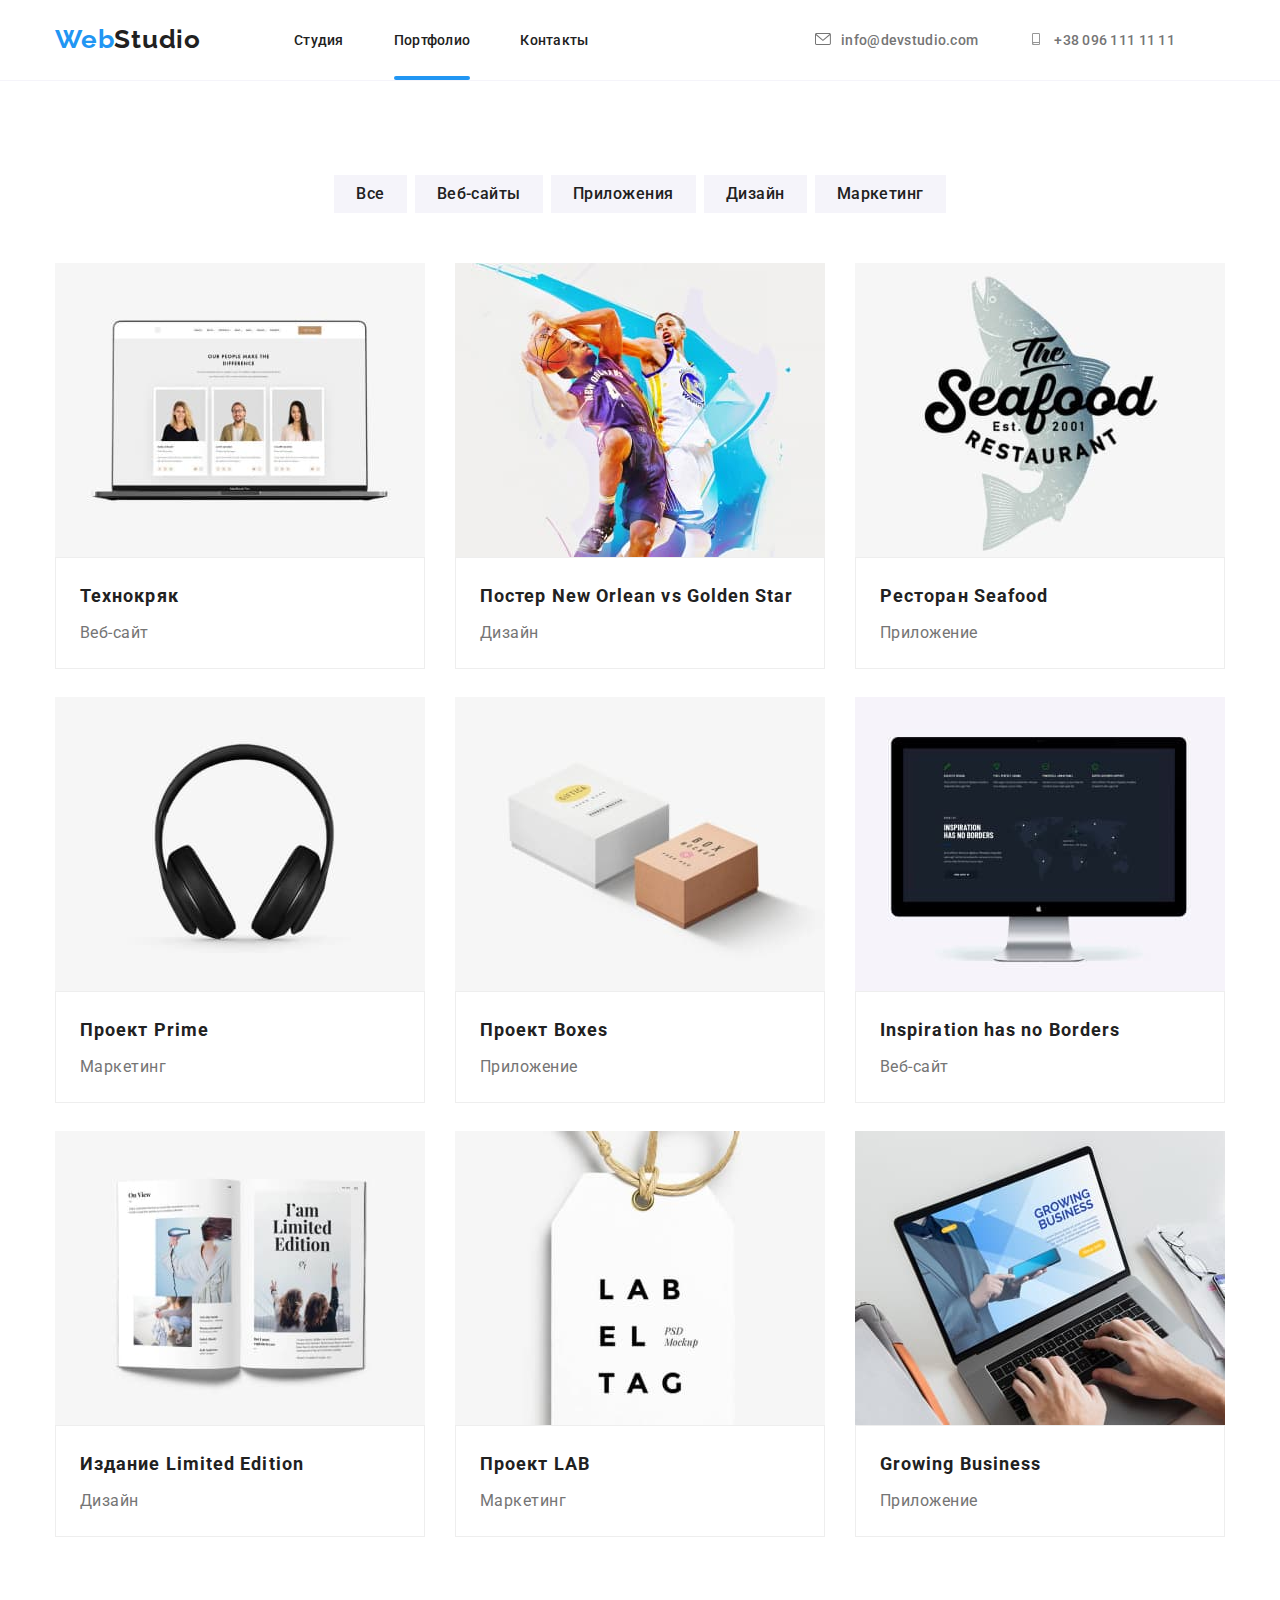
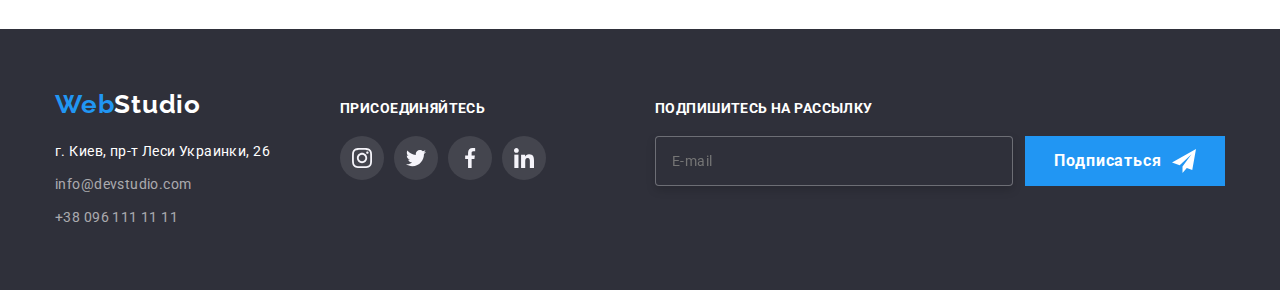
==== commit 29773a65: "portfolio-done" ====
--- a/portfolio.html
+++ b/portfolio.html
@@ -15,7 +15,6 @@
     <link rel="stylesheet" href="./css/main.css">
     <link rel="stylesheet" href="./css/main.min.css">
 </head>
-
 <body>
     <header class="header">
         <div class="header__container container">
@@ -54,156 +53,154 @@
     <main>
         <section class="section">
             <div class="container">
-                <!--works_buttons-->
-                <ul class="list button-style">
-                    <li class="btn-potfolio"><button type="button" class="button-list">Все</button></li>
-                    <li class="btn-potfolio"><button type="button" class="button-list">Веб-сайты</button></li>
-                    <li class="btn-potfolio"><button type="button" class="button-list">Приложения</button></li>
-                    <li class="btn-potfolio"><button type="button" class="button-list">Дизайн</button></li>
-                    <li class="btn-potfolio"><button type="button" class="button-list">Маркетинг</button></li>
+                <ul class="portfolio__btn-list list">
+                    <li class="portfolio__btn-item"><button type="button" class="portfolio__button">Все</button></li>
+                    <li class="portfolio__btn-item"><button type="button" class="portfolio__button">Веб-сайты</button></li>
+                    <li class="portfolio__btn-item"><button type="button" class="portfolio__button">Приложения</button></li>
+                    <li class="portfolio__btn-item"><button type="button" class="portfolio__button">Дизайн</button></li>
+                    <li class="portfolio__btn-item"><button type="button" class="portfolio__button">Маркетинг</button></li>
                 </ul>
-                <!--our_works-->
-                <ul class="list work-portfolio">
-                    <li class="work-portfolio-link">
-                        <div class="portfolio-our-works">
-                            <a href="" class="link link-portfolio"></a>
-                            <div class="portfolio-overlay">
+                <ul class="portfolio__work-list list">
+                    <li class="portfolio__work-item">
+                        <div class="portfolio__wrap">
+                            <a href="" class="portfolio__link link"></a>
+                            <div class="portfolio__overlay">
                                 <img src="./images/second_list/technocr.jpg" alt="технокряк" width="370" height="294">
-                                <p class="overlay-text">Технокряк это современная площадка распространения коронавируса. Компании используют эту платформу для цифрового
+                                <p class="overlay__text">Технокряк это современная площадка распространения коронавируса. Компании используют эту платформу для цифрового
                                 шпионажа и атак на защищённые сервера конкурентов.</p>
                             </div>
-                            <div class="description-works">
-                                <h3 class="works-title">Технокряк</h3>
-                                <p class="works-item">Веб-сайт</p>
+                            <div class="portfolio__description">
+                                <h3 class="portfolio__description-title">Технокряк</h3>
+                                <p class="portfolio__description-item">Веб-сайт</p>
                             </div>
                         </div>
                         </a>
                     </li>
-                    <li class="work-portfolio-link">
-                        <div class="portfolio-our-works">
-                            <a href="" class="link link-portfolio"></a>
-                                <div class="portfolio-overlay">
+                    <li class="portfolio__work-item">
+                        <div class="portfolio__wrap">
+                            <a href="" class="link portfolio__link"></a>
+                                <div class="portfolio__overlay">
                                     <img src="./images/second_list/design.jpg" alt="постер" width="370" height="294">
-                                    <p class="overlay-text">Технокряк это современная площадка распространения коронавируса. Компании используют эту
-                                    платформу для цифрового
-                                    шпионажа и атак на защищённые сервера конкурентов.</p>
-                                </div>
-                                <div class="description-works">
-                                    <h3 class="works-title">Постер<span lang="en"> New Orlean vs Golden Star</span></h3>
-                                     <p class="works-item">Дизайн</p>
-                                </div>
-                            </a>
-                        </div>
-                    </li>
-                    <li class="work-portfolio-link">
-                        <div class="portfolio-our-works">
-                            <div class="portfolio-overlay">
-                            <a href="" class="link link-portfolio">
+                                    <p class="overlay__text">Технокряк это современная площадка распространения коронавируса. Компании используют эту
+                                    платформу для цифрового
+                                    шпионажа и атак на защищённые сервера конкурентов.</p>
+                                </div>
+                                <div class="portfolio__description">
+                                    <h3 class="portfolio__description-title">Постер<span lang="en"> New Orlean vs Golden Star</span></h3>
+                                     <p class="portfolio__description-item">Дизайн</p>
+                                </div>
+                            </a>
+                        </div>
+                    </li>
+                    <li class="portfolio__work-item">
+                        <div class="portfolio__wrap">
+                            <div class="portfolio__overlay">
+                            <a href="" class="link portfolio__link">
                                 <img src="./images/second_list/application.jpg" alt="ресторан" width="370" height="294">
-                            <p class="overlay-text">Технокряк это современная площадка распространения коронавируса. Компании используют эту
+                            <p class="overlay__text">Технокряк это современная площадка распространения коронавируса. Компании используют эту
                                 платформу для цифрового
                                 шпионажа и атак на защищённые сервера конкурентов.</p>
                             </div>
-                            <div class="description-works">
-                                <h3 class="works-title">Ресторан <span lang="en">Seafood</span></h3>
-                                <p class="works-item">Приложение</p>
+                            <div class="portfolio__description">
+                                <h3 class="portfolio__description-title">Ресторан <span lang="en">Seafood</span></h3>
+                                <p class="portfolio__description-item">Приложение</p>
                             </div>
                             </a>
                         </div>
                     </li>
-                    <li class="work-portfolio-link">
-                        <div class="portfolio-our-works">
-                            <a href="" class="link link-portfolio">
-                                <div class="portfolio-overlay">
+                    <li class="portfolio__work-item">
+                        <div class="portfolio__wrap">
+                            <a href="" class="link portfolio__link">
+                                <div class="portfolio__overlay">
                                 <img src="./images/second_list/marketing.jpg" alt="наушники" width="370" height="294">
-                                <p class="overlay-text">Технокряк это современная площадка распространения коронавируса. Компании используют эту
-                                    платформу для цифрового
-                                    шпионажа и атак на защищённые сервера конкурентов.</p>
-                                </div>
-                                <div class="description-works">
-                                    <h3 class="works-title">Проект <span lang="en">Prime</span></h3>
-                                    <p class="works-item">Маркетинг</p>
-                                </div>
-                            </a>
-                        </div>
-                    </li>
-                    <li class="work-portfolio-link">
-                        <div class="portfolio-our-works">
-                            <a href="" class="link link-portfolio">
-                                <div class="portfolio-overlay">
+                                <p class="overlay__text">Технокряк это современная площадка распространения коронавируса. Компании используют эту
+                                    платформу для цифрового
+                                    шпионажа и атак на защищённые сервера конкурентов.</p>
+                                </div>
+                                <div class="portfolio__description">
+                                    <h3 class="portfolio__description-title">Проект <span lang="en">Prime</span></h3>
+                                    <p class="portfolio__description-item">Маркетинг</p>
+                                </div>
+                            </a>
+                        </div>
+                    </li>
+                    <li class="portfolio__work-item">
+                        <div class="portfolio__wrap">
+                            <a href="" class="link portfolio__link">
+                                <div class="portfolio__overlay">
                                 <img src="./images/second_list/appl_block.jpg" alt="блоки" width="370" height="294">
-                                <p class="overlay-text">Технокряк это современная площадка распространения коронавируса. Компании используют эту
-                                    платформу для цифрового
-                                    шпионажа и атак на защищённые сервера конкурентов.</p>
-                                </div>
-                                <div class="description-works">
-                                    <h3 class="works-title">Проект <span lang="en">Boxes</span></h3>
-                                    <p class="works-item">Приложение</p>
-                                </div>
-                            </a>
-                        </div>
-                    </li>
-                    <li class="work-portfolio-link">
-                        <div class="portfolio-our-works">
-                            <a href="" class="link link-portfolio">
-                                <div class="portfolio-overlay">
+                                <p class="overlay__text">Технокряк это современная площадка распространения коронавируса. Компании используют эту
+                                    платформу для цифрового
+                                    шпионажа и атак на защищённые сервера конкурентов.</p>
+                                </div>
+                                <div class="portfolio__description">
+                                    <h3 class="portfolio__description-title">Проект <span lang="en">Boxes</span></h3>
+                                    <p class="portfolio__description-item">Приложение</p>
+                                </div>
+                            </a>
+                        </div>
+                    </li>
+                    <li class="portfolio__work-item">
+                        <div class="portfolio__wrap">
+                            <a href="" class="link portfolio__link">
+                                <div class="portfolio__overlay">
                                 <img src="./images/second_list/web_site.jpg" alt="веб-сайт" width="370" height="294">
-                                <p class="overlay-text">Технокряк это современная площадка распространения коронавируса. Компании используют эту
-                                    платформу для цифрового
-                                    шпионажа и атак на защищённые сервера конкурентов.</p>
-                                </div>
-                                <div class="description-works">
-                                    <h3 class="works-title" lang="en">Inspiration has no Borders</h3>
-                                    <p class="works-item">Веб-сайт</p>
-                                </div>
-                            </a>
-                        </div>
-                    </li>
-                    <li class="work-portfolio-link">
-                        <div class="portfolio-our-works">
-                            <a href="" class="link link-portfolio">
-                                <div class="portfolio-overlay">
+                                <p class="overlay__text">Технокряк это современная площадка распространения коронавируса. Компании используют эту
+                                    платформу для цифрового
+                                    шпионажа и атак на защищённые сервера конкурентов.</p>
+                                </div>
+                                <div class="portfolio__description">
+                                    <h3 class="portfolio__description-title" lang="en">Inspiration has no Borders</h3>
+                                    <p class="portfolio__description-item">Веб-сайт</p>
+                                </div>
+                            </a>
+                        </div>
+                    </li>
+                    <li class="portfolio__work-item">
+                        <div class="portfolio__wrap">
+                            <a href="" class="link portfolio__link">
+                                <div class="portfolio__overlay">
                                 <img src="./images/second_list/design_book.jpg" alt="книга" width="370" height="294">
-                                <p class="overlay-text">Технокряк это современная площадка распространения коронавируса. Компании используют эту
-                                    платформу для цифрового
-                                    шпионажа и атак на защищённые сервера конкурентов.</p>
-                                </div>
-                                <div class="description-works">
-                                    <h3 class="works-title">Издание <span lang="en">Limited Edition</span></h3>
-                                    <p class="works-item">Дизайн</p>
-                                </div>
-                            </a>
-                        </div>
-                    </li>
-                    <li class="work-portfolio-link">
-                        <div class="portfolio-our-works">
-                            <a href="" class="link link-portfolio">
-                                <div class="portfolio-overlay">
+                                <p class="overlay__text">Технокряк это современная площадка распространения коронавируса. Компании используют эту
+                                    платформу для цифрового
+                                    шпионажа и атак на защищённые сервера конкурентов.</p>
+                                </div>
+                                <div class="portfolio__description">
+                                    <h3 class="portfolio__description-title">Издание <span lang="en">Limited Edition</span></h3>
+                                    <p class="portfolio__description-item">Дизайн</p>
+                                </div>
+                            </a>
+                        </div>
+                    </li>
+                    <li class="portfolio__work-item">
+                        <div class="portfolio__wrap">
+                            <a href="" class="link portfolio__link">
+                                <div class="portfolio__overlay">
                                 <img src="./images/second_list/marketinng_label.jpg" alt="лейбел" width="370"
                                     height="294">
-                                <p class="overlay-text">Технокряк это современная площадка распространения коронавируса. Компании используют эту
-                                    платформу для цифрового
-                                    шпионажа и атак на защищённые сервера конкурентов.</p>
-                                </div>
-                                <div class="description-works">
-                                    <h3 class="works-title">Проект <span lang="en">LAB</span></h3>
-                                    <p class="works-item">Маркетинг</p>
-                                </div>
-                            </a>
-                        </div>
-                    </li>
-                    <li class="work-portfolio-link">
-                        <div class="portfolio-our-works">
-                            <a href="" class="link link-portfolio">
-                                <div class="portfolio-overlay">
+                                <p class="overlay__text">Технокряк это современная площадка распространения коронавируса. Компании используют эту
+                                    платформу для цифрового
+                                    шпионажа и атак на защищённые сервера конкурентов.</p>
+                                </div>
+                                <div class="portfolio__description">
+                                    <h3 class="portfolio__description-title">Проект <span lang="en">LAB</span></h3>
+                                    <p class="portfolio__description-item">Маркетинг</p>
+                                </div>
+                            </a>
+                        </div>
+                    </li>
+                    <li class="portfolio__work-item">
+                        <div class="portfolio__wrap">
+                            <a href="" class="link portfolio__link">
+                                <div class="portfolio__overlay">
                                 <img src="./images/second_list/appl_laptop.jpg" alt="ноутбук" width="370" height="294">
-                                <p class="overlay-text">Технокряк это современная площадка распространения коронавируса. Компании используют эту
-                                    платформу для цифрового
-                                    шпионажа и атак на защищённые сервера конкурентов.</p>
-                                </div>
-                                <div class="description-works">
-                                    <h3 class="works-title" lang="en">Growing Business</h3>
-                                    <p class="works-item">Приложение</p>
+                                <p class="overlay__text">Технокряк это современная площадка распространения коронавируса. Компании используют эту
+                                    платформу для цифрового
+                                    шпионажа и атак на защищённые сервера конкурентов.</p>
+                                </div>
+                                <div class="portfolio__description">
+                                    <h3 class="portfolio__description-title" lang="en">Growing Business</h3>
+                                    <p class="portfolio__description-item">Приложение</p>
                                 </div>
                             </a>
                         </div>
@@ -213,30 +210,30 @@
         </section>
     </main>
     <footer class="footer">
-        <div class="footer_container container">        
-                <div class="footer_main">
-                    <a class="footer-main_logo link" lang="en" href=""><span class="footer-main_logo-color">Web</span>Studio</a>
+        <div class="footer__container container">        
+                <div class="footer__main">
+                    <a class="footer-main__logo link" lang="en" href=""><span class="footer-main__logo-color">Web</span>Studio</a>
                     <address class="adress-footer">
                     <ul class="footer-list list">
-                        <li class="footer-list_item">
-                            <a class="footer-list_link link" href="https://goo.gl/maps/SByHTxkLmD4HYPQ19">г. Киев, пр-т Леси Украинки, 26</a>
+                        <li class="footer-list__item">
+                            <a class="footer-list__link link" href="https://goo.gl/maps/SByHTxkLmD4HYPQ19">г. Киев, пр-т Леси Украинки, 26</a>
                         </li>
-                        <li class="footer-list_item">
-                            <a class="footer-list_link link adr" href="mailto:info@devstudio.com">info@devstudio.com</a>
+                        <li class="footer-list__item">
+                            <a class="footer-list__link link adr" href="mailto:info@devstudio.com">info@devstudio.com</a>
                         </li>
-                        <li class="footer-list_item">
-                            <a class="footer-list_link link adr" href="tel:+380961111111">+38 096 111 11 11</a>
+                        <li class="footer-list__item">
+                            <a class="footer-list__link link adr" href="tel:+380961111111">+38 096 111 11 11</a>
                         </li>
                     </ul>
                     </address>
                 </div>
-                <div class="footer_socialnetworks">
-                <h3 class="footer-socialnetwork_text">ПРИСОЕДИНЯЙТЕСЬ</h3>
+                <div class="footer__socialnetworks">
+                <h3 class="footer-socialnetwork__text">ПРИСОЕДИНЯЙТЕСЬ</h3>
                 <ul class="footer-socialnetworks-list list">
-                    <li class="socialnetworks-list_footer">
-                        <a href="" class="socialnetworks-list_link">
-                            <svg 
-                                class="socialnetworks-list_icon" 
+                    <li class="socialnetworks-list__footer">
+                        <a href="" class="socialnetworks-list__link">
+                            <svg 
+                                class="socialnetworks-list__icon-footer" 
                                 width="20" 
                                 height="20">
                                 <use href="./images/icon.svg#icon-instagram">
@@ -244,10 +241,10 @@
                             </svg>
                         </a>
                     </li>
-                    <li class="socialnetworks-list_footer">
-                        <a href="" class="socialnetworks-list_link">
-                            <svg 
-                            class="socialnetworks-list_icon" 
+                    <li class="socialnetworks-list__footer">
+                        <a href="" class="socialnetworks-list__link">
+                            <svg 
+                            class="socialnetworks-list__icon-footer" 
                             width="20" 
                             height="20">
                                 <use href="./images/icon.svg#icon-twitter">
@@ -255,10 +252,10 @@
                             </svg>
                         </a>
                     </li>
-                    <li class="socialnetworks-list_footer">
-                        <a href="" class="socialnetworks-list_link">
-                            <svg 
-                            class="socialnetworks-list_icon" 
+                    <li class="socialnetworks-list__footer">
+                        <a href="" class="socialnetworks-list__link">
+                            <svg 
+                            class="socialnetworks-list__icon-footer" 
                             width="20" 
                             height="20">
                                 <use href="./images/icon.svg#icon-facebook">
@@ -266,10 +263,10 @@
                             </svg>
                         </a>
                     </li>
-                    <li class="socialnetworks-list_footer">
-                        <a href="" class="socialnetworks-list_link">
-                            <svg 
-                            class="socialnetworks-list_icon" 
+                    <li class="socialnetworks-list__footer">
+                        <a href="" class="socialnetworks-list__link">
+                            <svg 
+                            class="socialnetworks-list__icon-footer" 
                             width="20" 
                             height="20">
                                 <use href="./images/icon.svg#icon-linkedin">
@@ -279,19 +276,19 @@
                     </li>
                 </ul>
                 </div>
-                <div class="container_form">
-                    <p class="container-form_text footer-socialnetwork_text">ПОДПИШИТЕСЬ НА РАССЫЛКУ</p>
+                <div class="container__form">
+                    <p class="container-form__text footer-socialnetwork__text">ПОДПИШИТЕСЬ НА РАССЫЛКУ</p>
                     <form action="#" class="footer-subscribe">
                         <input 
                         type="text"
-                        class="footer-subscribe_text"
+                        class="footer-subscribe__text"
                         name=""
                         placeholder="E-mail"
                         >
                         <button 
                         type="submit" 
                         class="footer-btn">Подписаться
-                        <svg class="footer-subscribe_icon" width="24" height="24">
+                        <svg class="footer-subscribe__icon" width="24" height="24">
                             <use href="./images/icon.svg#icon-icon-send">
                             </use>
                         </svg></button>
--- a/css/main.css
+++ b/css/main.css
@@ -301,7 +301,7 @@
   margin-right: -30px;
 }
 
-.button-style {
+.portfolio__btn-list {
   display: flex;
   justify-content: center;
   margin-bottom: 50px;
@@ -309,7 +309,7 @@
   cursor: pointer;
 }
 
-.button-list {
+.portfolio__button {
   font-family: inherit;
   font-weight: 500;
   font-size: 16px;
@@ -323,7 +323,7 @@
   transition: box-shadow 250ms cubic-bezier(0.4, 0, 0.2, 1);
 }
 
-.button-list:focus, .button-list:hover {
+.portfolio__button:focus, .portfolio__button:hover {
   color: var(--second-text-color);
   background-color: var(--main-button-color);
   box-shadow: 0px 3px 1px rgba(0, 0, 0, 0.1), 0px 1px 2px rgba(0, 0, 0, 0.08), 0px 2px 2px rgba(0, 0, 0, 0.12);
@@ -331,36 +331,36 @@
   transition: background-color 250ms cubic-bezier(0.4, 0, 0.2, 1);
 }
 
-.btn-potfolio:not(:last-child) {
+.portfolio__btn-item:not(:last-child) {
   padding-right: 8px;
 }
 
-.portfolio-our-works {
+.portfolio__wrap {
   width: 370px;
   height: 404px;
 }
 
-.portfolio-our-works:hover, .portfolio-our-works:focus {
+.portfolio__wrap:hover, .portfolio__wrap:focus {
   border: 1px solid #eeeeee;
   box-sizing: border-box;
   box-shadow: 0px 1px 1px rgba(0, 0, 0, 0.12), 0px 4px 4px rgba(0, 0, 0, 0.06), 1px 4px 6px rgba(0, 0, 0, 0.16);
   opacity: 1;
 }
 
-.portfolio-overlay {
+.portfolio__overlay {
   position: relative;
   overflow: hidden;
 }
 
-.portfolio-overlay:hover .overlay-text {
+.portfolio__overlay:hover .overlay__text {
   transform: translateY(0);
 }
 
-.portfolio-overlay:hover::before, .portfolio-overlay:focus::before {
+.portfolio__overlay:hover::before, .portfolio__overlay:focus::before {
   opacity: 1;
 }
 
-.overlay-text {
+.overlay__text {
   position: absolute;
   top: 0;
   left: 0;
@@ -375,32 +375,32 @@
   transition: transform 250ms cubic-bezier(0.4, 0, 0.2, 1);
 }
 
-.link-portfolio {
+.portfolio__link {
   display: block;
   transition: border, box-shadow 250ms cubic-bezier(0.4, 0, 0.2, 1);
 }
 
-.work-portfolio {
+.portfolio__work-list {
   display: flex;
   flex-wrap: wrap;
   margin-left: -30px;
   margin-top: -30px;
 }
 
-.work-portfolio-link {
+.portfolio__work-item {
   margin-left: 30px;
   margin-top: 30px;
   display: block;
 }
 
-.description-works {
+.portfolio__description {
   padding: 20px 24px;
   background: #ffffff;
   border: 1px solid #eeeeee;
   box-sizing: border-box;
 }
 
-.works-title {
+.portfolio__description-title {
   font-weight: 700;
   font-size: 18px;
   line-height: 2;
@@ -408,7 +408,7 @@
   color: var(--accent-text-color);
 }
 
-.works-item {
+.portfolio__description-item {
   font-weight: 400;
   font-size: 16px;
   line-height: 1.87;
--- a/css/main.min.css
+++ b/css/main.min.css
@@ -1,2 +1,2 @@
-p,h1,h2,h3,h4,h5,h6{margin:0}ul{margin:0;padding:0}img{display:block;max-width:100%;height:auto}:root{--main-text-color: #757575;--accent-text-color: #212121;--second-text-color: #fff;--active-text-color: #2196f3;--main-button-color: #2196f3;--background-team: #f5f4fa;--icon-socialnetwork-color: #afb1b8}body{font-family:"roboto", "sans-serif"}.container{width:1200px;padding-left:15px;padding-right:15px;margin:0 auto}.list{list-style:none}.link{text-decoration:none;font-style:normal}.section{padding-top:94px;padding-bottom:94px}.header{border-bottom:1px solid var(--background-team)}.header-link{font-weight:500;font-size:14px;line-height:1.14;letter-spacing:0.02em;color:var(--accent-text-color);padding-top:32px;padding-bottom:32px;transition:color 250ms cubic-bezier(0.4, 0, 0.2, 1);position:relative;margin-right:50px}.header-link.current::after{content:"";width:100%;height:4px;left:0;bottom:0;border-radius:2px;position:absolute;background-color:var(--main-button-color);transition:opacity 250ms cubic-bezier(0.4, 0, 0.2, 1)}.header-navigate{display:flex;align-items:center}.header__container{display:flex;align-items:center}.header-navigate__list{display:flex}.header-navigate__list :hover,.header-navigate__list :focus{color:var(--active-text-color)}.header__contact{margin-left:auto}.header .header-contact__link{font-weight:500;font-size:14px;line-height:1.14;color:var(--main-text-color);letter-spacing:0.02em;transition:color 250ms cubic-bezier(0.4, 0, 0.2, 1)}.header .header-contact__link:hover,.header .header-contact__link:focus{color:var(--active-text-color)}.header-contact__link{padding-top:32px;padding-bottom:32px;margin-right:50px}.header-contact__link:hover .header-contact__icon,.header-contact__link:focus .header-contact__icon{fill:var(--active-text-color)}.header-contact__icon{fill:var(--main-text-color);margin-right:10px;transition:color 250ms cubic-bezier(0.4, 0, 0.2, 1)}.header-contact__list{display:flex}.header-logo{font-family:Raleway;font-weight:700;font-size:26px;line-height:1.19;letter-spacing:0.03em;color:var(--accent-text-color);margin-right:93px;padding-top:24px;padding-bottom:25px}.header-logo__color{color:var(--active-text-color)}.hero{background-color:#2f303a;background-image:linear-gradient(rgba(47,48,58,0.4), rgba(47,48,58,0.4)),url(../images/hero-background.jpg);background-repeat:no-repeat;background-position:center;background-size:cover;font-weight:900;font-size:44px;line-height:1.36;letter-spacing:0.06em;color:var(--second-text-color);padding-top:200px;padding-bottom:200px;text-align:center}.hero__container{flex-grow:1}.hero__text{font-family:Roboto;font-weight:900;font-size:44px;line-height:1.36;margin-bottom:30px;width:696px;margin-left:auto;margin-right:auto}.button{font-family:inherit;font-weight:700;font-size:16px;line-height:1.87;letter-spacing:0.06em;color:var(--accent-text-color)}.hero__btn{padding:10px 32px 10px 32px;min-width:200px;min-height:50px;color:var(--background-team);background-color:var(--active-text-color);box-shadow:0px 3px 1px rgba(0,0,0,0.1),0px 1px 2px rgba(0,0,0,0.08),0px 2px 2px rgba(0,0,0,0.12);border-radius:4px;transition:color 250ms cubic-bezier(0.4, 0, 0.2, 1)}.hero__btn:focus,.hero__btn:hover{color:var(--second-text-color);background:var(--main-button-color);box-shadow:0px 3px 1px rgba(0,0,0,0.1),0px 1px 2px rgba(0,0,0,0.08),0px 2px 2px rgba(0,0,0,0.12);border-radius:4px}.rules-list__item{width:270px}.rules-list__item:not(:last-child){margin-right:30px}.rules-list__icon{width:100%;height:100%;background-color:var(--background-team);display:flex;align-items:center;justify-content:center;width:270px;height:120px}.rules-list{display:flex}.rules-list__title{font-weight:700;font-size:14px;line-height:1.14;letter-spacing:0.03em;color:var(--accent-text-color);padding-top:30px;padding-bottom:10px}.rules-list__text{font-size:14px;line-height:1.71;letter-spacing:0.03em;color:var(--main-text-color)}.work-list__item{position:relative;margin-right:30px}.work-list__text{position:absolute;bottom:0;left:0;font-weight:700;font-size:14px;line-height:16px;text-align:center;letter-spacing:0.03em;text-transform:uppercase;color:var(--second-text-color);background-color:rgba(47,48,58,0.8);width:370px;height:70px;display:flex;align-items:center;justify-content:center}.paragraph{font-weight:700;font-size:36px;line-height:1.16;letter-spacing:0.03em;color:var(--accent-text-color);margin-bottom:50px}.work-section{padding-top:0px}.work__title{text-align:center}.work-list{display:flex;text-align:center;margin-right:-30px}.button-style{display:flex;justify-content:center;margin-bottom:50px;border-radius:4px;cursor:pointer}.button-list{font-family:inherit;font-weight:500;font-size:16px;line-height:1.62;letter-spacing:0.03em;cursor:pointer;padding:6px 22px;border:0;color:var(--accent-text-color);background-color:var(--background-team);transition:box-shadow 250ms cubic-bezier(0.4, 0, 0.2, 1)}.button-list:focus,.button-list:hover{color:var(--second-text-color);background-color:var(--main-button-color);box-shadow:0px 3px 1px rgba(0,0,0,0.1),0px 1px 2px rgba(0,0,0,0.08),0px 2px 2px rgba(0,0,0,0.12);border-radius:4px;transition:background-color 250ms cubic-bezier(0.4, 0, 0.2, 1)}.btn-potfolio:not(:last-child){padding-right:8px}.portfolio-our-works{width:370px;height:404px}.portfolio-our-works:hover,.portfolio-our-works:focus{border:1px solid #eeeeee;box-sizing:border-box;box-shadow:0px 1px 1px rgba(0,0,0,0.12),0px 4px 4px rgba(0,0,0,0.06),1px 4px 6px rgba(0,0,0,0.16);opacity:1}.portfolio-overlay{position:relative;overflow:hidden}.portfolio-overlay:hover .overlay-text{transform:translateY(0)}.portfolio-overlay:hover::before,.portfolio-overlay:focus::before{opacity:1}.overlay-text{position:absolute;top:0;left:0;background-color:rgba(33,150,243,0.9);padding:40px;height:100%;color:#ffffff;font-size:18px;line-height:28px;letter-spacing:0.03em;transform:translateY(100%);transition:transform 250ms cubic-bezier(0.4, 0, 0.2, 1)}.link-portfolio{display:block;transition:border,box-shadow 250ms cubic-bezier(0.4, 0, 0.2, 1)}.work-portfolio{display:flex;flex-wrap:wrap;margin-left:-30px;margin-top:-30px}.work-portfolio-link{margin-left:30px;margin-top:30px;display:block}.description-works{padding:20px 24px;background:#ffffff;border:1px solid #eeeeee;box-sizing:border-box}.works-title{font-weight:700;font-size:18px;line-height:2;letter-spacing:0.06em;color:var(--accent-text-color)}.works-item{font-weight:400;font-size:16px;line-height:1.87;letter-spacing:0.03em;color:var(--main-text-color);padding-top:4px}.team-list{display:flex}.team__member{display:flex;justify-content:space-between}.team-section{background-color:var(--background-team);display:flex}.team-list__title{font-weight:500;font-size:16px;line-height:1.18;letter-spacing:0.03em;color:var(--accent-text-color);margin-top:30px}.team-list__member{background:var(--second-text-color);box-shadow:0px 1px 3px rgba(0,0,0,0.12),0px 1px 1px rgba(0,0,0,0.14),0px 2px 1px rgba(0,0,0,0.2);border-radius:0px 0px 4px 4px;text-align:center}.team-list__member:not(:last-child){margin-right:30px}.team-list__text{font-style:regular;font-size:16px;line-height:1.71;letter-spacing:0.03em;color:var(--main-text-color);margin-top:10px}.team-description{margin:30px 32px}.team__socialnetworks-list{display:flex;justify-content:center;margin-top:16px;margin-bottom:30px}.socialnetworks-list__item{width:44px;height:44px;border-radius:50%}.socialnetworks-list__item:not(:last-child){margin-right:10px}.socialnetworks-list__link{width:100%;height:100%;border-radius:50%;background-color:var(--second-text-color);display:flex;align-items:center;justify-content:center;transition:background-color,250ms cubic-bezier(0.4, 0, 0.2, 1)}.socialnetworks-list__link:hover,.socialnetworks-list__link:focus{background-color:var(--active-text-color)}.socialnetworks-list__icon{transition:fill,250ms cubic-bezier(0.4, 0, 0.2, 1);fill:#AFB1B8}.socialnetworks-list__link:hover .socialnetworks-list__icon,.socialnetworks-list__link:focus .socialnetworks-list__icon{fill:var(--second-text-color)}.team__title{text-align:center}.custumers__text{width:391px;height:42px;left:606px;top:2401px;font-weight:700;font-size:36px;line-height:42px;text-align:center;letter-spacing:0.03em;margin-left:auto;margin-right:auto;padding-bottom:50px;display:flex}.custumers-list{display:flex;margin-top:50px}.custumers-list__item{width:170px;height:92px}.custumers-list__item:not(:last-child){margin-right:30px}.custumers-list__link{width:100%;height:100%;background-color:var(--second-text-color);border:1px solid var(--icon-socialnetwork-color);border-radius:4px;display:flex;align-items:center;justify-content:center;transition:border 250ms cubic-bezier(0.4, 0, 0.2, 1)}.custumers-list__link:focus,.custumers-list__link:hover{border:1px solid var(--main-button-color);fill:var(--main-button-color)}.custumers-list__icon{fill:var(--icon-socialnetwork-color);transition:fill,250ms cubic-bezier(0.4, 0, 0.2, 1)}.custumers-list__link:hover .custumers-list__icon,.custumers-list__link:focus .custumers-list__icon{fill:var(--main-button-color)}.footer{background-color:#2f303a;padding:60px 0;display:block}.footer__container{display:flex;align-items:baseline}.footer-socialnetworks-list{display:flex;margin-top:20px}.footer__socialnetworks{width:206px;height:80px;margin-right:auto;margin-left:70px}.socialnetworks-list__link{width:100%;height:100%;border-radius:50%;background:rgba(255,255,255,0.1);display:flex;align-items:center;justify-content:center;transition:background-color,250ms cubic-bezier(0.4, 0, 0.2, 1)}.socialnetworks-list__link:hover,.socialnetworks-list__link:focus{background:var(--main-button-color)}.socialnetworks-list__icon-footer{fill:var(--background-team)}.footer-socialnetwork__text{width:219px;height:16px;font-weight:700;font-size:14px;line-height:16px;letter-spacing:0.03em;color:var(--second-text-color);text-align:left}.footer-main__logo{font-family:Raleway;font-weight:700;font-size:26px;line-height:1.19;letter-spacing:0.03em;color:var(--second-text-color)}.adress-footer{margin-top:20px}.footer-main__logo-color{color:var(--active-text-color)}.footer-list__link{font-weight:normal;font-size:14px;line-height:1.71;letter-spacing:0.03em;color:var(--second-text-color);transition:color 250ms cubic-bezier(0.4, 0, 0.2, 1)}.footer-list__item:not(:last-child){margin-bottom:9px}.adr{color:rgba(255,255,255,0.6)}.footer-list :hover,.footer-list :focus{color:var(--active-text-color)}.footer-subscribe__text{width:358px;height:50px;border:1px solid rgba(255,255,255,0.3);box-sizing:border-box;filter:drop-shadow(0px 4px 4px rgba(0,0,0,0.15));border-radius:4px;padding-left:16px;background-color:#2f303a;font-size:14px;line-height:16px;letter-spacing:0.03em;transition:border 250ms cubic-bezier(0.4, 0, 0.2, 1);color:white}.footer-subscribe__text:focus{border-color:var(--second-text-color)}.footer-subscribe__text:focus::placeholder{color:white}.footer-subscribe{display:flex;align-items:center;justify-content:center;margin-top:20px}.footer-subscribe::placeholder{font-size:16px;line-height:1.25}.footer-btn{width:200px;height:50px;font-weight:700;font-size:16px;line-height:30px;letter-spacing:0.06em;border:0;background:#2196f3;color:white;transition:background-color 250ms cubic-bezier(0.4, 0, 0.2, 1);margin-left:12px;display:flex;align-items:center;justify-content:center}.footer-btn:focus,.footer-btn:hover{background-color:#188ce8}.footer-subscribe__icon{width:24px;height:24px;fill:var(--second-text-color);margin-left:10px}.socialnetworks-list__footer{width:44px;height:44px;border-radius:50%}.socialnetworks-list__footer:not(:last-child){margin-right:10px}.backdrop{width:100%;height:100%;background-color:rgba(0,0,0,0.2);position:fixed;top:0;transition:opacity 1000ms, visibility 1000ms}.backdrop.is-hidden .modal{transform:scale(1.7) rotate(90deg);transition:transform 500ms}.modal{position:absolute;top:50%;left:50%;width:528px;min-height:581px;background-color:#fff;border-radius:4px;box-shadow:0px 1px 3px rgba(0,0,0,0.12),0px 1px 1px rgba(0,0,0,0.14),0px 2px 1px rgba(0,0,0,0.2);border-radius:4px;transform:translate(-50%, -50%) scale(1) rotate(0);transition:transform 500ms;padding:40px}.modal__close-btn{width:30px;height:30px;background-color:#fff;border:1px solid rgba(0,0,0,0.1);box-sizing:border-box;border-radius:50%;position:absolute;right:8px;top:8px}.modal__close-icon{fill:#000;transition:fill 250ms cubic-bezier(0.4, 0, 0.2, 1)}.modal__close-icon:focus,.modal__close-icon:hover{fill:var(--active-text-color)}.is-hidden{visibility:hidden;opacity:0;pointer-events:none}.modal-form__title{width:100%;height:23px;font-size:20px;font-weight:700;line-height:23px;text-align:center;letter-spacing:0.03em;color:var(--accent-text-color);margin-bottom:12px}.modal-form__label{font-size:12px;line-height:14px;letter-spacing:0.01em;color:#757575;padding-bottom:4px}.modal-form-input{width:100%;height:40px;border:1px solid rgba(33,33,33,0.2);box-sizing:border-box;border-radius:4px;padding-left:42px;padding-right:42px;color:var(--accent-text-color);outline:none;transition:border 250ms cubic-bezier(0.4, 0, 0.2, 1)}.modal-form-input:focus{border:1px solid #2196f3;border-radius:4px;cursor:pointer}.modal-form-input:focus+.input-icon{fill:var(--active-text-color)}.input-icon{width:18px;height:18px;left:15px;top:14px;bottom:14px;position:absolute;top:50%;transform:translateY(-50%);fill:var(--accent-text-color);transition:fill 250ms cubic-bezier(0.4, 0, 0.2, 1)}.modal-form__textarea{width:100%;height:120px;border:1px solid rgba(33,33,33,0.2);box-sizing:border-box;border-radius:4px;padding:12px 16px;resize:none;outline:none;transition:border 250ms cubic-bezier(0.4, 0, 0.2, 1)}.modal-form__textarea:focus{border:1px solid #2196f3;border-radius:4px;cursor:pointer}.modal-form__textarea::placeholder{font-size:12px;line-height:14px;letter-spacing:0.01em;color:rgba(117,117,117,0.5)}.modal-field-checkbox{margin-top:20px;margin-bottom:30px;display:flex;align-items:center;justify-content:center}.modal-form__check-text{font-weight:400;font-size:14px;line-height:24px;letter-spacing:0.03em;color:#757575;display:flex;align-items:center;transition:background-color 250ms cubic-bezier(0.4, 0, 0.2, 1)}.modal-form__link{color:var(--active-text-color);display:flex;align-items:center;justify-content:center}.modal-form__check-item{width:16px;height:15px;border:2px solid #212121;border-radius:2px;margin-right:9px;display:flex;align-items:center;justify-content:center}.modal-form__checkbox:checked+.modal-form__check-text .modal-form__check-item{background-color:#188ce8;border:none}.fieldset-agree{margin-top:20px;margin-bottom:30px;border:none}.modal-form__input-wrap{position:relative;margin-bottom:10px}.modal-button{width:200px;height:50px;left:700px;top:712px;background:#2196f3;box-shadow:0px 4px 4px rgba(0,0,0,0.15);border:0;color:var(--second-text-color);display:block;margin:0 auto;transition:background-color 250ms cubic-bezier(0.4, 0, 0.2, 1);letter-spacing:0.06em;font-size:16px;line-height:30px;font-weight:700}.modal-button:focus,.modal-button:hover{background-color:#188ce8}.modal-form__check-icon{position:absolute;width:11px;height:8px;fill:var(--second-text-color);transition:fill 250ms cubic-bezier(0.4, 0, 0.2, 1)}.visually-hidden{position:absolute;width:1px;height:1px;margin:-1px;padding:0;overflow:hidden;border:0;clip:rect(0 0 0 0)}
+p,h1,h2,h3,h4,h5,h6{margin:0}ul{margin:0;padding:0}img{display:block;max-width:100%;height:auto}:root{--main-text-color: #757575;--accent-text-color: #212121;--second-text-color: #fff;--active-text-color: #2196f3;--main-button-color: #2196f3;--background-team: #f5f4fa;--icon-socialnetwork-color: #afb1b8}body{font-family:"roboto", "sans-serif"}.container{width:1200px;padding-left:15px;padding-right:15px;margin:0 auto}.list{list-style:none}.link{text-decoration:none;font-style:normal}.section{padding-top:94px;padding-bottom:94px}.header{border-bottom:1px solid var(--background-team)}.header-link{font-weight:500;font-size:14px;line-height:1.14;letter-spacing:0.02em;color:var(--accent-text-color);padding-top:32px;padding-bottom:32px;transition:color 250ms cubic-bezier(0.4, 0, 0.2, 1);position:relative;margin-right:50px}.header-link.current::after{content:"";width:100%;height:4px;left:0;bottom:0;border-radius:2px;position:absolute;background-color:var(--main-button-color);transition:opacity 250ms cubic-bezier(0.4, 0, 0.2, 1)}.header-navigate{display:flex;align-items:center}.header__container{display:flex;align-items:center}.header-navigate__list{display:flex}.header-navigate__list :hover,.header-navigate__list :focus{color:var(--active-text-color)}.header__contact{margin-left:auto}.header .header-contact__link{font-weight:500;font-size:14px;line-height:1.14;color:var(--main-text-color);letter-spacing:0.02em;transition:color 250ms cubic-bezier(0.4, 0, 0.2, 1)}.header .header-contact__link:hover,.header .header-contact__link:focus{color:var(--active-text-color)}.header-contact__link{padding-top:32px;padding-bottom:32px;margin-right:50px}.header-contact__link:hover .header-contact__icon,.header-contact__link:focus .header-contact__icon{fill:var(--active-text-color)}.header-contact__icon{fill:var(--main-text-color);margin-right:10px;transition:color 250ms cubic-bezier(0.4, 0, 0.2, 1)}.header-contact__list{display:flex}.header-logo{font-family:Raleway;font-weight:700;font-size:26px;line-height:1.19;letter-spacing:0.03em;color:var(--accent-text-color);margin-right:93px;padding-top:24px;padding-bottom:25px}.header-logo__color{color:var(--active-text-color)}.hero{background-color:#2f303a;background-image:linear-gradient(rgba(47,48,58,0.4), rgba(47,48,58,0.4)),url(../images/hero-background.jpg);background-repeat:no-repeat;background-position:center;background-size:cover;font-weight:900;font-size:44px;line-height:1.36;letter-spacing:0.06em;color:var(--second-text-color);padding-top:200px;padding-bottom:200px;text-align:center}.hero__container{flex-grow:1}.hero__text{font-family:Roboto;font-weight:900;font-size:44px;line-height:1.36;margin-bottom:30px;width:696px;margin-left:auto;margin-right:auto}.button{font-family:inherit;font-weight:700;font-size:16px;line-height:1.87;letter-spacing:0.06em;color:var(--accent-text-color)}.hero__btn{padding:10px 32px 10px 32px;min-width:200px;min-height:50px;color:var(--background-team);background-color:var(--active-text-color);box-shadow:0px 3px 1px rgba(0,0,0,0.1),0px 1px 2px rgba(0,0,0,0.08),0px 2px 2px rgba(0,0,0,0.12);border-radius:4px;transition:color 250ms cubic-bezier(0.4, 0, 0.2, 1)}.hero__btn:focus,.hero__btn:hover{color:var(--second-text-color);background:var(--main-button-color);box-shadow:0px 3px 1px rgba(0,0,0,0.1),0px 1px 2px rgba(0,0,0,0.08),0px 2px 2px rgba(0,0,0,0.12);border-radius:4px}.rules-list__item{width:270px}.rules-list__item:not(:last-child){margin-right:30px}.rules-list__icon{width:100%;height:100%;background-color:var(--background-team);display:flex;align-items:center;justify-content:center;width:270px;height:120px}.rules-list{display:flex}.rules-list__title{font-weight:700;font-size:14px;line-height:1.14;letter-spacing:0.03em;color:var(--accent-text-color);padding-top:30px;padding-bottom:10px}.rules-list__text{font-size:14px;line-height:1.71;letter-spacing:0.03em;color:var(--main-text-color)}.work-list__item{position:relative;margin-right:30px}.work-list__text{position:absolute;bottom:0;left:0;font-weight:700;font-size:14px;line-height:16px;text-align:center;letter-spacing:0.03em;text-transform:uppercase;color:var(--second-text-color);background-color:rgba(47,48,58,0.8);width:370px;height:70px;display:flex;align-items:center;justify-content:center}.paragraph{font-weight:700;font-size:36px;line-height:1.16;letter-spacing:0.03em;color:var(--accent-text-color);margin-bottom:50px}.work-section{padding-top:0px}.work__title{text-align:center}.work-list{display:flex;text-align:center;margin-right:-30px}.portfolio__btn-list{display:flex;justify-content:center;margin-bottom:50px;border-radius:4px;cursor:pointer}.portfolio__button{font-family:inherit;font-weight:500;font-size:16px;line-height:1.62;letter-spacing:0.03em;cursor:pointer;padding:6px 22px;border:0;color:var(--accent-text-color);background-color:var(--background-team);transition:box-shadow 250ms cubic-bezier(0.4, 0, 0.2, 1)}.portfolio__button:focus,.portfolio__button:hover{color:var(--second-text-color);background-color:var(--main-button-color);box-shadow:0px 3px 1px rgba(0,0,0,0.1),0px 1px 2px rgba(0,0,0,0.08),0px 2px 2px rgba(0,0,0,0.12);border-radius:4px;transition:background-color 250ms cubic-bezier(0.4, 0, 0.2, 1)}.portfolio__btn-item:not(:last-child){padding-right:8px}.portfolio__wrap{width:370px;height:404px}.portfolio__wrap:hover,.portfolio__wrap:focus{border:1px solid #eeeeee;box-sizing:border-box;box-shadow:0px 1px 1px rgba(0,0,0,0.12),0px 4px 4px rgba(0,0,0,0.06),1px 4px 6px rgba(0,0,0,0.16);opacity:1}.portfolio__overlay{position:relative;overflow:hidden}.portfolio__overlay:hover .overlay__text{transform:translateY(0)}.portfolio__overlay:hover::before,.portfolio__overlay:focus::before{opacity:1}.overlay__text{position:absolute;top:0;left:0;background-color:rgba(33,150,243,0.9);padding:40px;height:100%;color:#ffffff;font-size:18px;line-height:28px;letter-spacing:0.03em;transform:translateY(100%);transition:transform 250ms cubic-bezier(0.4, 0, 0.2, 1)}.portfolio__link{display:block;transition:border,box-shadow 250ms cubic-bezier(0.4, 0, 0.2, 1)}.portfolio__work-list{display:flex;flex-wrap:wrap;margin-left:-30px;margin-top:-30px}.portfolio__work-item{margin-left:30px;margin-top:30px;display:block}.portfolio__description{padding:20px 24px;background:#ffffff;border:1px solid #eeeeee;box-sizing:border-box}.portfolio__description-title{font-weight:700;font-size:18px;line-height:2;letter-spacing:0.06em;color:var(--accent-text-color)}.portfolio__description-item{font-weight:400;font-size:16px;line-height:1.87;letter-spacing:0.03em;color:var(--main-text-color);padding-top:4px}.team-list{display:flex}.team__member{display:flex;justify-content:space-between}.team-section{background-color:var(--background-team);display:flex}.team-list__title{font-weight:500;font-size:16px;line-height:1.18;letter-spacing:0.03em;color:var(--accent-text-color);margin-top:30px}.team-list__member{background:var(--second-text-color);box-shadow:0px 1px 3px rgba(0,0,0,0.12),0px 1px 1px rgba(0,0,0,0.14),0px 2px 1px rgba(0,0,0,0.2);border-radius:0px 0px 4px 4px;text-align:center}.team-list__member:not(:last-child){margin-right:30px}.team-list__text{font-style:regular;font-size:16px;line-height:1.71;letter-spacing:0.03em;color:var(--main-text-color);margin-top:10px}.team-description{margin:30px 32px}.team__socialnetworks-list{display:flex;justify-content:center;margin-top:16px;margin-bottom:30px}.socialnetworks-list__item{width:44px;height:44px;border-radius:50%}.socialnetworks-list__item:not(:last-child){margin-right:10px}.socialnetworks-list__link{width:100%;height:100%;border-radius:50%;background-color:var(--second-text-color);display:flex;align-items:center;justify-content:center;transition:background-color,250ms cubic-bezier(0.4, 0, 0.2, 1)}.socialnetworks-list__link:hover,.socialnetworks-list__link:focus{background-color:var(--active-text-color)}.socialnetworks-list__icon{transition:fill,250ms cubic-bezier(0.4, 0, 0.2, 1);fill:#AFB1B8}.socialnetworks-list__link:hover .socialnetworks-list__icon,.socialnetworks-list__link:focus .socialnetworks-list__icon{fill:var(--second-text-color)}.team__title{text-align:center}.custumers__text{width:391px;height:42px;left:606px;top:2401px;font-weight:700;font-size:36px;line-height:42px;text-align:center;letter-spacing:0.03em;margin-left:auto;margin-right:auto;padding-bottom:50px;display:flex}.custumers-list{display:flex;margin-top:50px}.custumers-list__item{width:170px;height:92px}.custumers-list__item:not(:last-child){margin-right:30px}.custumers-list__link{width:100%;height:100%;background-color:var(--second-text-color);border:1px solid var(--icon-socialnetwork-color);border-radius:4px;display:flex;align-items:center;justify-content:center;transition:border 250ms cubic-bezier(0.4, 0, 0.2, 1)}.custumers-list__link:focus,.custumers-list__link:hover{border:1px solid var(--main-button-color);fill:var(--main-button-color)}.custumers-list__icon{fill:var(--icon-socialnetwork-color);transition:fill,250ms cubic-bezier(0.4, 0, 0.2, 1)}.custumers-list__link:hover .custumers-list__icon,.custumers-list__link:focus .custumers-list__icon{fill:var(--main-button-color)}.footer{background-color:#2f303a;padding:60px 0;display:block}.footer__container{display:flex;align-items:baseline}.footer-socialnetworks-list{display:flex;margin-top:20px}.footer__socialnetworks{width:206px;height:80px;margin-right:auto;margin-left:70px}.socialnetworks-list__link{width:100%;height:100%;border-radius:50%;background:rgba(255,255,255,0.1);display:flex;align-items:center;justify-content:center;transition:background-color,250ms cubic-bezier(0.4, 0, 0.2, 1)}.socialnetworks-list__link:hover,.socialnetworks-list__link:focus{background:var(--main-button-color)}.socialnetworks-list__icon-footer{fill:var(--background-team)}.footer-socialnetwork__text{width:219px;height:16px;font-weight:700;font-size:14px;line-height:16px;letter-spacing:0.03em;color:var(--second-text-color);text-align:left}.footer-main__logo{font-family:Raleway;font-weight:700;font-size:26px;line-height:1.19;letter-spacing:0.03em;color:var(--second-text-color)}.adress-footer{margin-top:20px}.footer-main__logo-color{color:var(--active-text-color)}.footer-list__link{font-weight:normal;font-size:14px;line-height:1.71;letter-spacing:0.03em;color:var(--second-text-color);transition:color 250ms cubic-bezier(0.4, 0, 0.2, 1)}.footer-list__item:not(:last-child){margin-bottom:9px}.adr{color:rgba(255,255,255,0.6)}.footer-list :hover,.footer-list :focus{color:var(--active-text-color)}.footer-subscribe__text{width:358px;height:50px;border:1px solid rgba(255,255,255,0.3);box-sizing:border-box;filter:drop-shadow(0px 4px 4px rgba(0,0,0,0.15));border-radius:4px;padding-left:16px;background-color:#2f303a;font-size:14px;line-height:16px;letter-spacing:0.03em;transition:border 250ms cubic-bezier(0.4, 0, 0.2, 1);color:white}.footer-subscribe__text:focus{border-color:var(--second-text-color)}.footer-subscribe__text:focus::placeholder{color:white}.footer-subscribe{display:flex;align-items:center;justify-content:center;margin-top:20px}.footer-subscribe::placeholder{font-size:16px;line-height:1.25}.footer-btn{width:200px;height:50px;font-weight:700;font-size:16px;line-height:30px;letter-spacing:0.06em;border:0;background:#2196f3;color:white;transition:background-color 250ms cubic-bezier(0.4, 0, 0.2, 1);margin-left:12px;display:flex;align-items:center;justify-content:center}.footer-btn:focus,.footer-btn:hover{background-color:#188ce8}.footer-subscribe__icon{width:24px;height:24px;fill:var(--second-text-color);margin-left:10px}.socialnetworks-list__footer{width:44px;height:44px;border-radius:50%}.socialnetworks-list__footer:not(:last-child){margin-right:10px}.backdrop{width:100%;height:100%;background-color:rgba(0,0,0,0.2);position:fixed;top:0;transition:opacity 1000ms, visibility 1000ms}.backdrop.is-hidden .modal{transform:scale(1.7) rotate(90deg);transition:transform 500ms}.modal{position:absolute;top:50%;left:50%;width:528px;min-height:581px;background-color:#fff;border-radius:4px;box-shadow:0px 1px 3px rgba(0,0,0,0.12),0px 1px 1px rgba(0,0,0,0.14),0px 2px 1px rgba(0,0,0,0.2);border-radius:4px;transform:translate(-50%, -50%) scale(1) rotate(0);transition:transform 500ms;padding:40px}.modal__close-btn{width:30px;height:30px;background-color:#fff;border:1px solid rgba(0,0,0,0.1);box-sizing:border-box;border-radius:50%;position:absolute;right:8px;top:8px}.modal__close-icon{fill:#000;transition:fill 250ms cubic-bezier(0.4, 0, 0.2, 1)}.modal__close-icon:focus,.modal__close-icon:hover{fill:var(--active-text-color)}.is-hidden{visibility:hidden;opacity:0;pointer-events:none}.modal-form__title{width:100%;height:23px;font-size:20px;font-weight:700;line-height:23px;text-align:center;letter-spacing:0.03em;color:var(--accent-text-color);margin-bottom:12px}.modal-form__label{font-size:12px;line-height:14px;letter-spacing:0.01em;color:#757575;padding-bottom:4px}.modal-form-input{width:100%;height:40px;border:1px solid rgba(33,33,33,0.2);box-sizing:border-box;border-radius:4px;padding-left:42px;padding-right:42px;color:var(--accent-text-color);outline:none;transition:border 250ms cubic-bezier(0.4, 0, 0.2, 1)}.modal-form-input:focus{border:1px solid #2196f3;border-radius:4px;cursor:pointer}.modal-form-input:focus+.input-icon{fill:var(--active-text-color)}.input-icon{width:18px;height:18px;left:15px;top:14px;bottom:14px;position:absolute;top:50%;transform:translateY(-50%);fill:var(--accent-text-color);transition:fill 250ms cubic-bezier(0.4, 0, 0.2, 1)}.modal-form__textarea{width:100%;height:120px;border:1px solid rgba(33,33,33,0.2);box-sizing:border-box;border-radius:4px;padding:12px 16px;resize:none;outline:none;transition:border 250ms cubic-bezier(0.4, 0, 0.2, 1)}.modal-form__textarea:focus{border:1px solid #2196f3;border-radius:4px;cursor:pointer}.modal-form__textarea::placeholder{font-size:12px;line-height:14px;letter-spacing:0.01em;color:rgba(117,117,117,0.5)}.modal-field-checkbox{margin-top:20px;margin-bottom:30px;display:flex;align-items:center;justify-content:center}.modal-form__check-text{font-weight:400;font-size:14px;line-height:24px;letter-spacing:0.03em;color:#757575;display:flex;align-items:center;transition:background-color 250ms cubic-bezier(0.4, 0, 0.2, 1)}.modal-form__link{color:var(--active-text-color);display:flex;align-items:center;justify-content:center}.modal-form__check-item{width:16px;height:15px;border:2px solid #212121;border-radius:2px;margin-right:9px;display:flex;align-items:center;justify-content:center}.modal-form__checkbox:checked+.modal-form__check-text .modal-form__check-item{background-color:#188ce8;border:none}.fieldset-agree{margin-top:20px;margin-bottom:30px;border:none}.modal-form__input-wrap{position:relative;margin-bottom:10px}.modal-button{width:200px;height:50px;left:700px;top:712px;background:#2196f3;box-shadow:0px 4px 4px rgba(0,0,0,0.15);border:0;color:var(--second-text-color);display:block;margin:0 auto;transition:background-color 250ms cubic-bezier(0.4, 0, 0.2, 1);letter-spacing:0.06em;font-size:16px;line-height:30px;font-weight:700}.modal-button:focus,.modal-button:hover{background-color:#188ce8}.modal-form__check-icon{position:absolute;width:11px;height:8px;fill:var(--second-text-color);transition:fill 250ms cubic-bezier(0.4, 0, 0.2, 1)}.visually-hidden{position:absolute;width:1px;height:1px;margin:-1px;padding:0;overflow:hidden;border:0;clip:rect(0 0 0 0)}
 /*# sourceMappingURL=main.min.css.map */